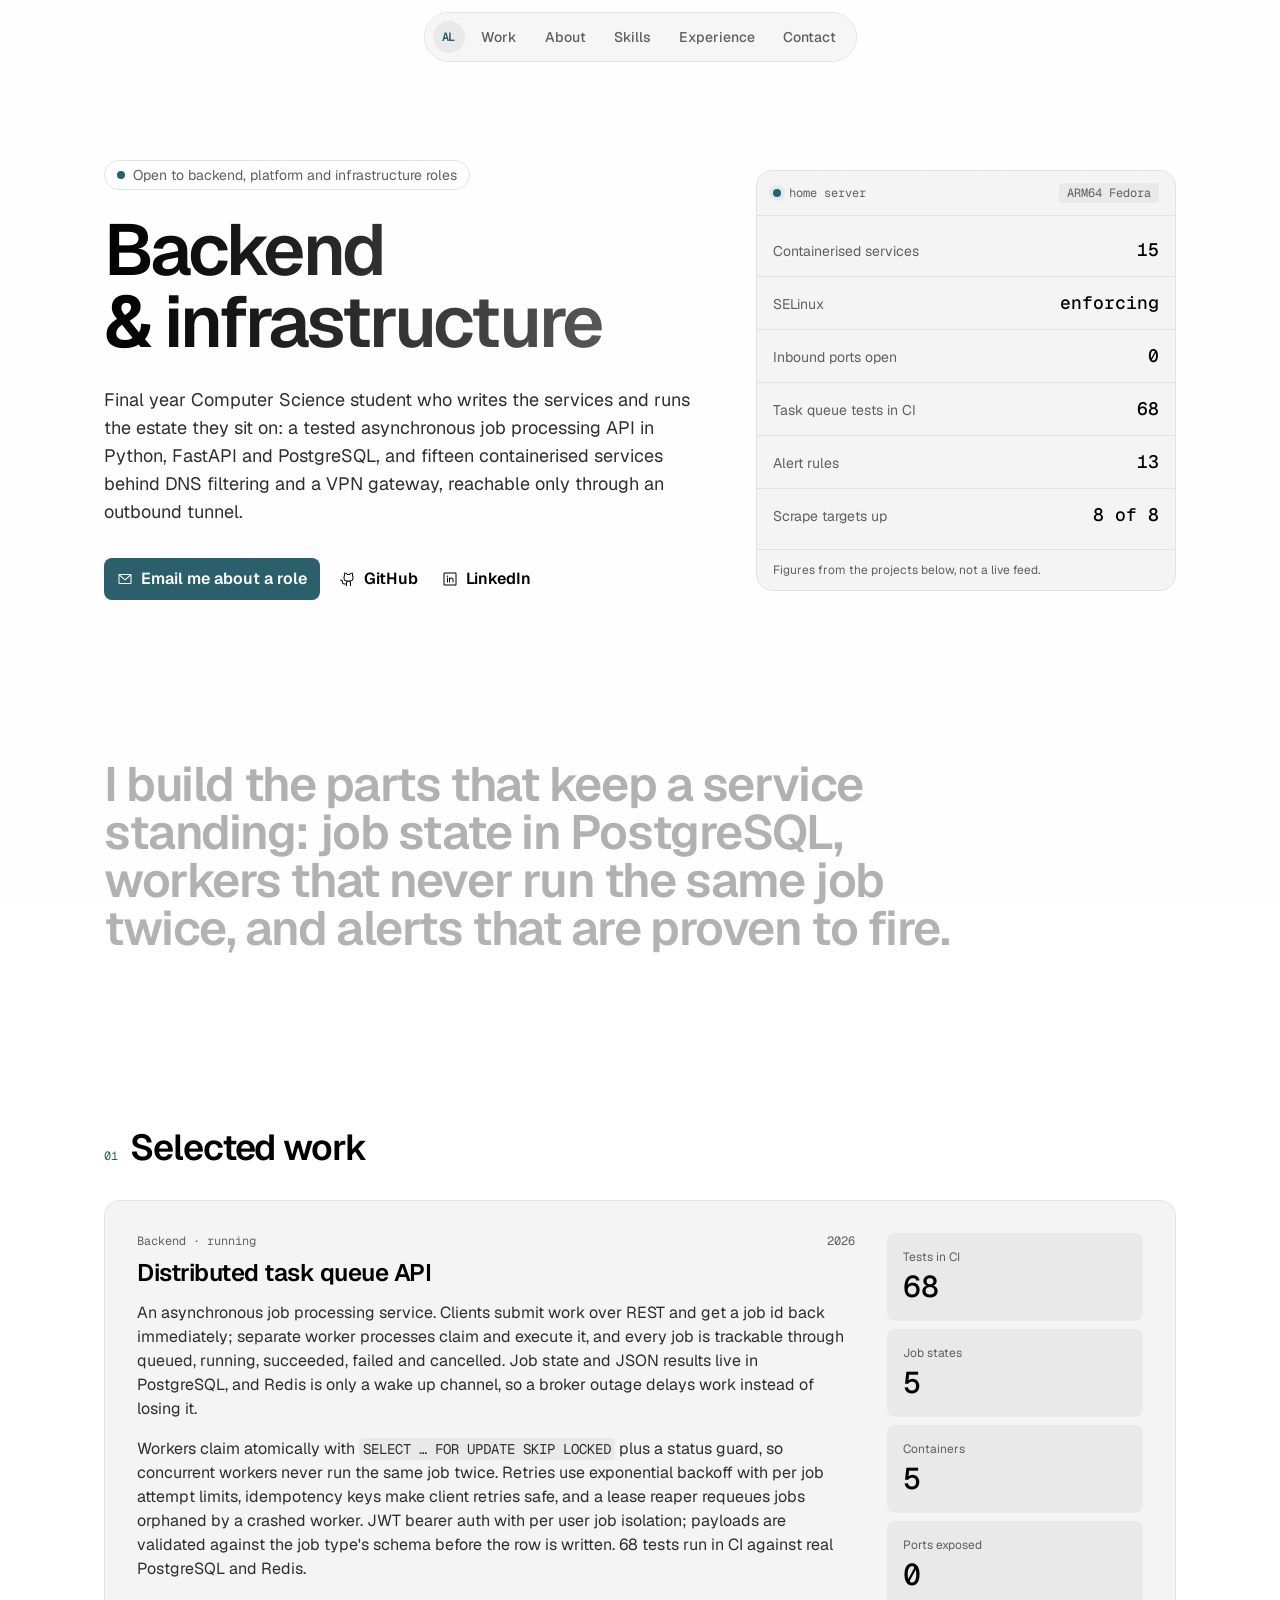
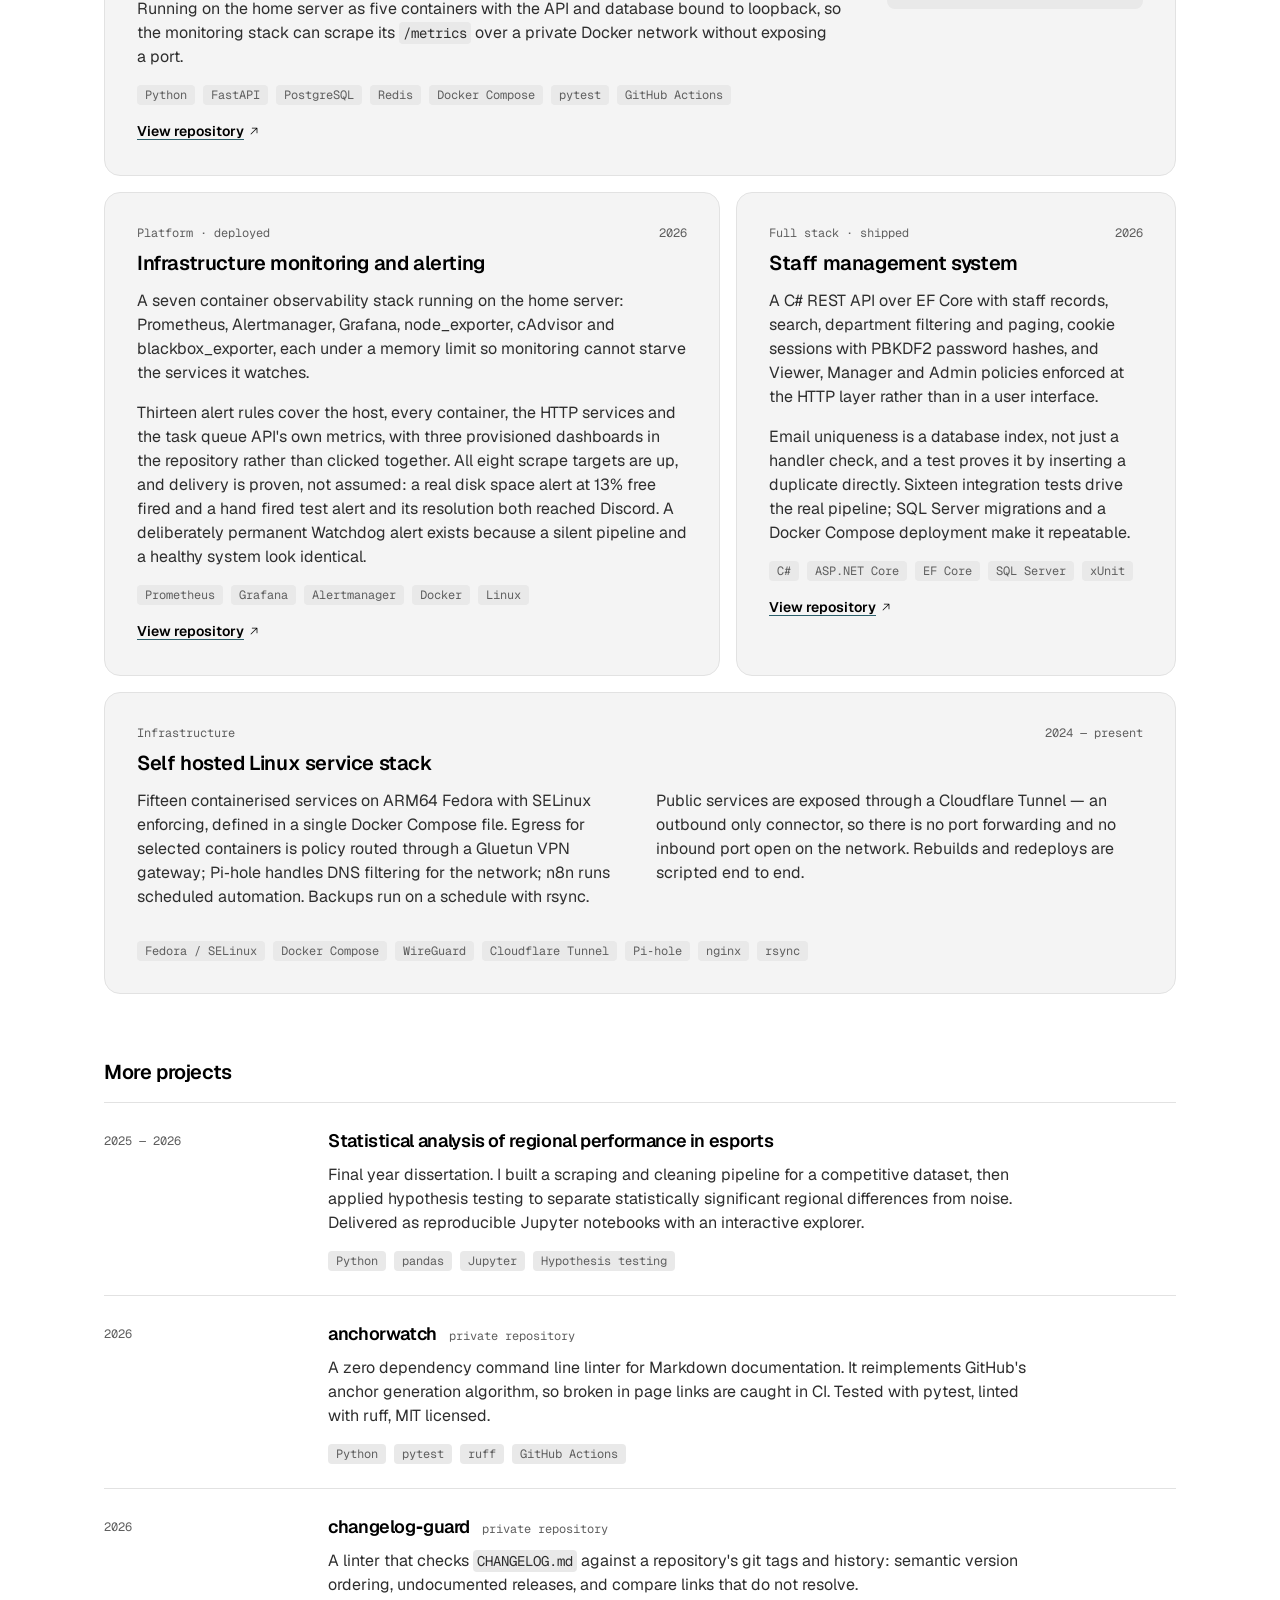
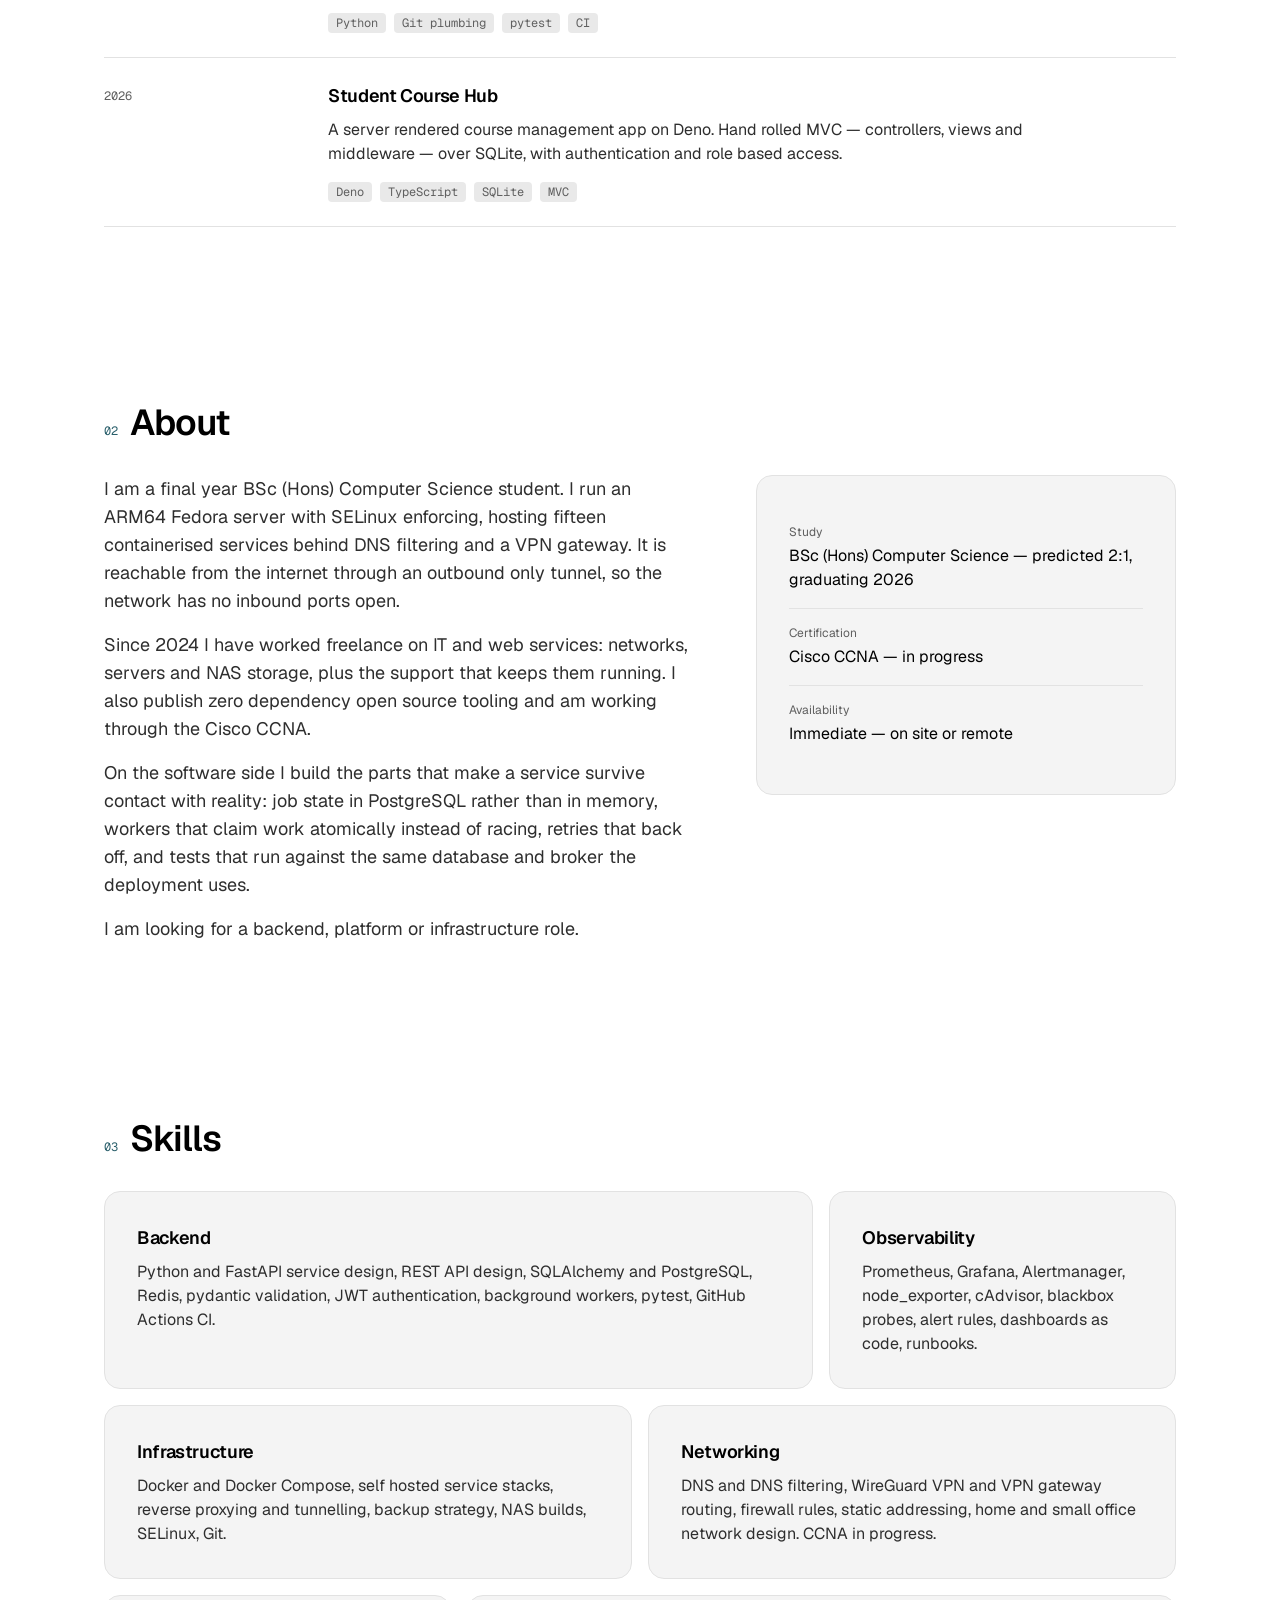
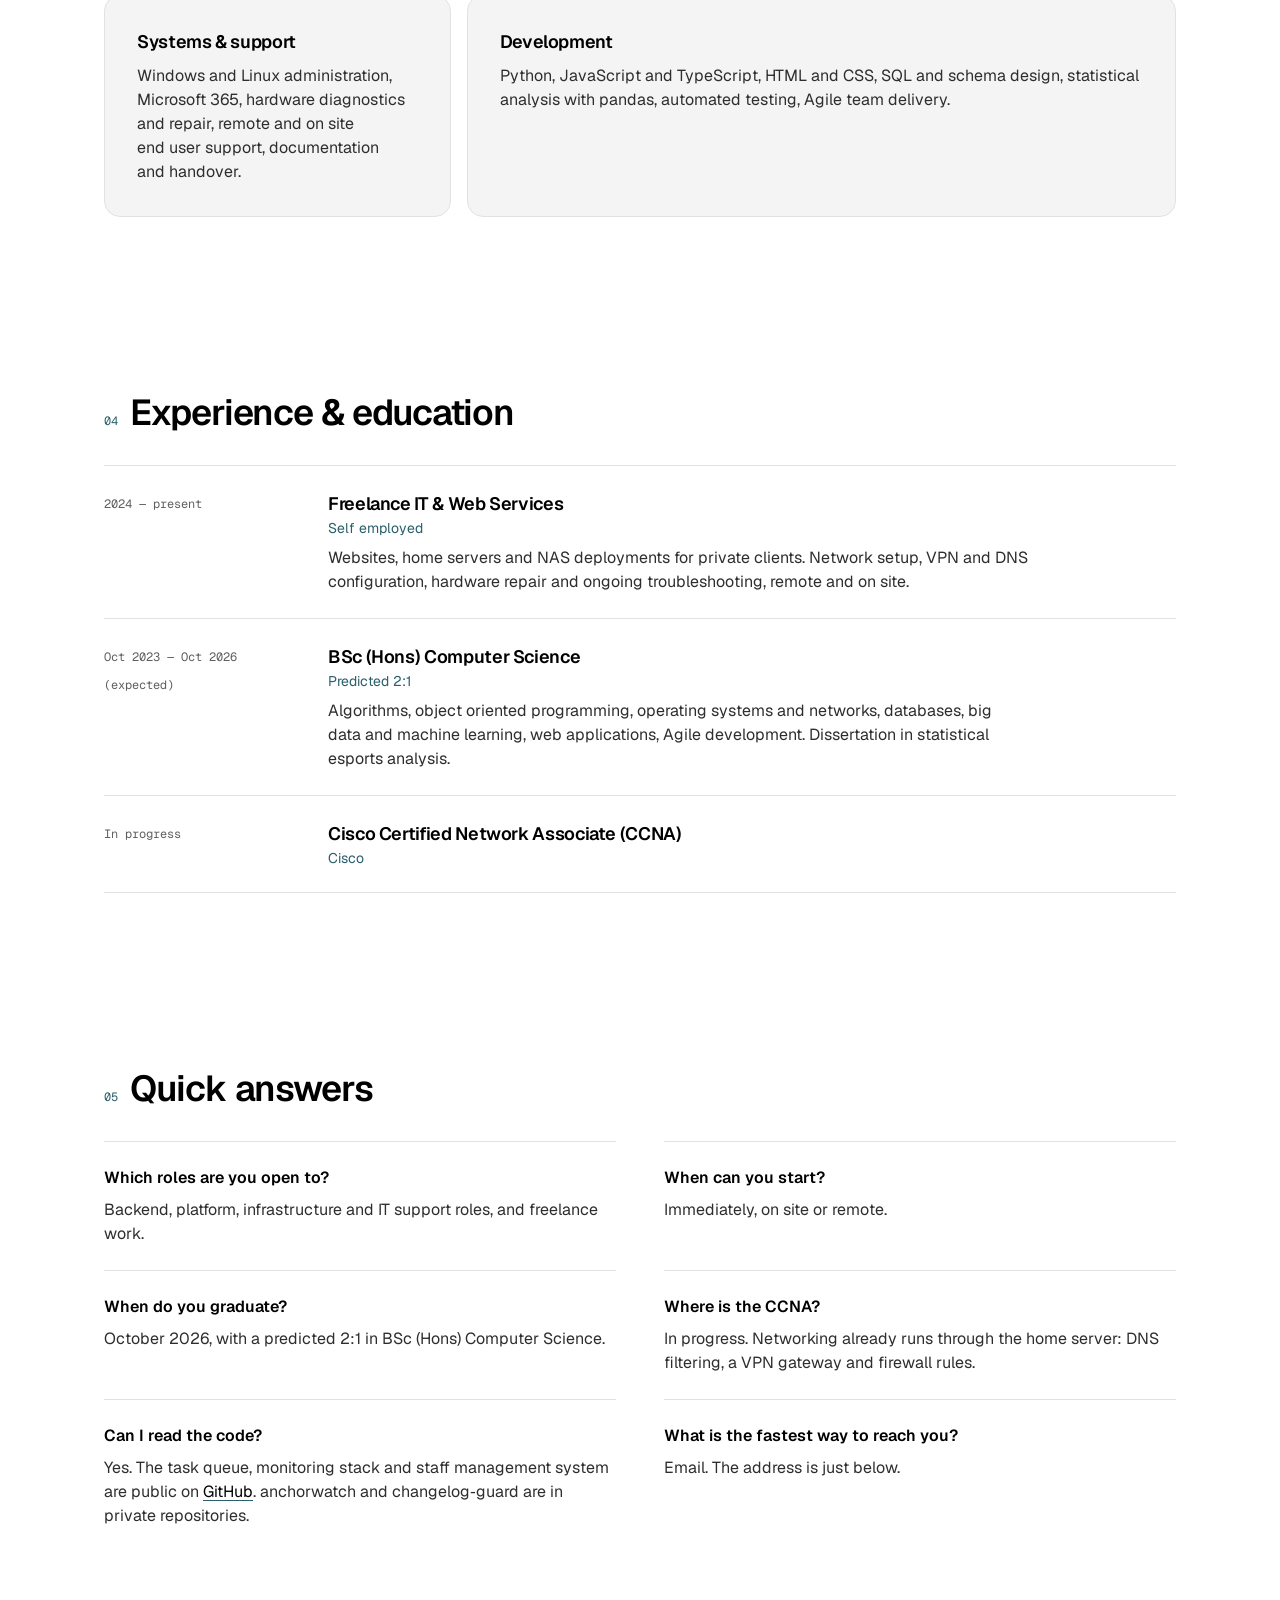
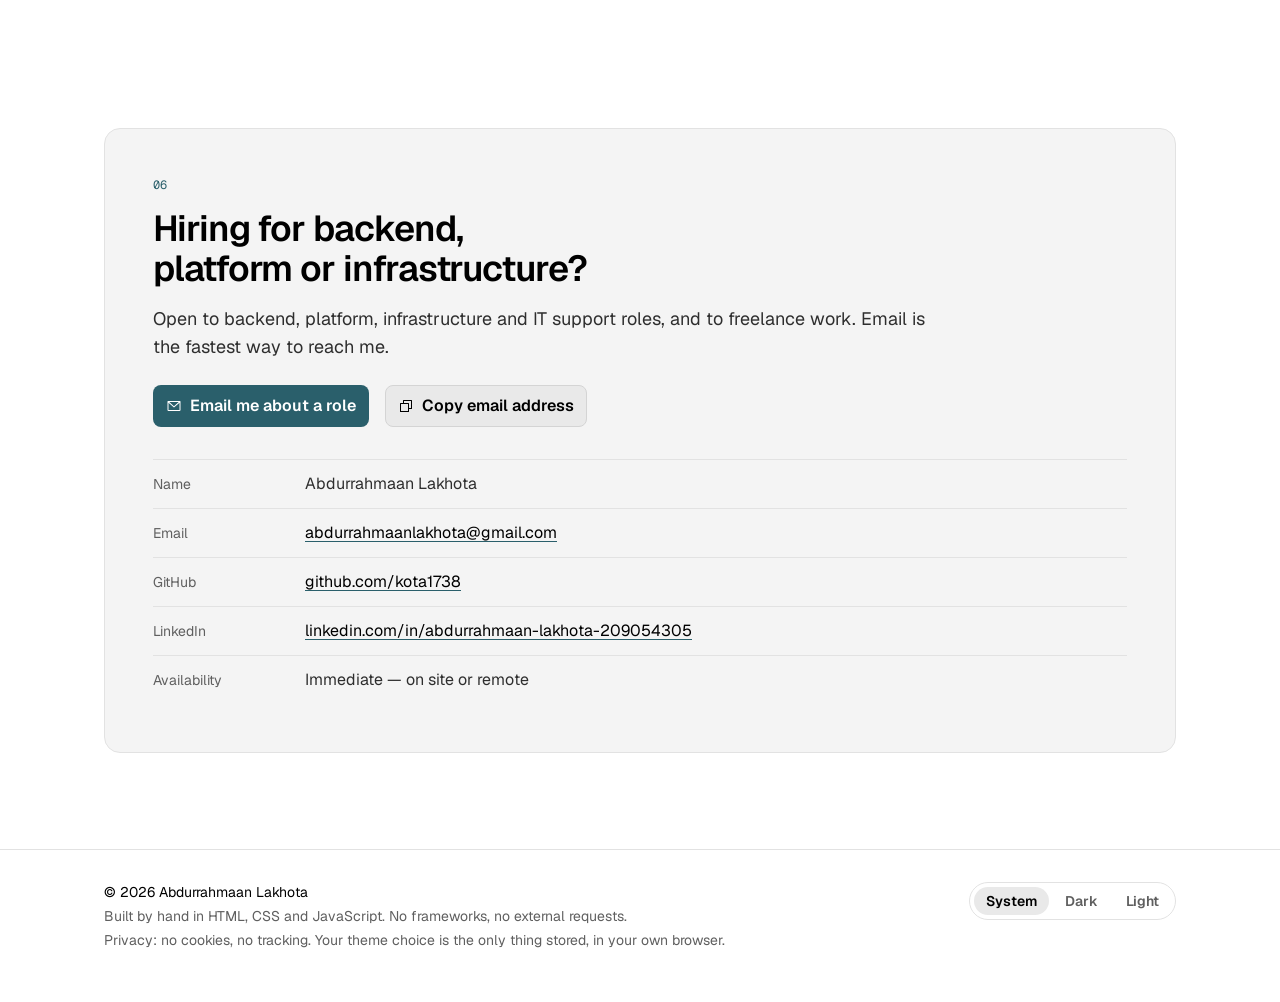
==== index.html @ 8c2b0b10 "Full redesign on the elayadesign landing-page-design system - Black palette with one teal accent, Ge" ====
<!DOCTYPE html>
<html lang="en">
<head>
  <meta charset="UTF-8">
  <meta name="viewport" content="width=device-width, initial-scale=1">
  <title>Abdurrahmaan Lakhota — Backend &amp; Infrastructure</title>
  <meta name="description" content="Backend and infrastructure engineering. Asynchronous job processing APIs in Python, FastAPI and PostgreSQL, plus a self hosted Linux container estate with VPN gateway routing and DNS filtering. Open to backend, platform and infrastructure roles.">
  <meta name="author" content="Abdurrahmaan Lakhota">

  <meta property="og:type" content="website">
  <meta property="og:title" content="Abdurrahmaan Lakhota — Backend &amp; Infrastructure">
  <meta property="og:description" content="Asynchronous job processing APIs in Python, FastAPI and PostgreSQL, plus a self hosted Linux container estate.">
  <meta property="og:url" content="https://kota.dpdns.org/">
  <meta property="og:site_name" content="Abdurrahmaan Lakhota">

  <link rel="canonical" href="https://kota.dpdns.org/">
  <meta name="theme-color" content="#ffffff" media="(prefers-color-scheme: light)">
  <meta name="theme-color" content="#000000" media="(prefers-color-scheme: dark)">

  <link rel="icon" href="data:image/svg+xml,%3Csvg xmlns='http://www.w3.org/2000/svg' viewBox='0 0 64 64'%3E%3Crect width='64' height='64' rx='14' fill='%23000'/%3E%3Ctext x='32' y='41' font-family='ui-monospace,Consolas,Menlo,monospace' font-size='24' font-weight='700' letter-spacing='-1' fill='%237cb2bd' text-anchor='middle'%3EAL%3C/text%3E%3C/svg%3E">
  <link rel="preload" href="Geist-Variable.woff2" as="font" type="font/woff2" crossorigin>
  <link rel="stylesheet" href="style.css?v=202610261744">
  <script>
    /* Theme bootstrap: applies a stored preference before first paint. Renders no content. */
    (function () {
      try {
        var t = localStorage.getItem('al-theme');
        if (t === 'dark' || t === 'light') document.documentElement.setAttribute('data-theme', t);
      } catch (e) {}
      document.documentElement.className += ' js';
    }());
  </script>
</head>
<body>

<a class="skip-link" href="#main">Skip to content</a>

<!-- Phosphor icons (MIT), inlined so the page makes no external requests. -->
<svg class="sprite" aria-hidden="true" focusable="false">
  <symbol id="i-arrow" viewBox="0 0 256 256"><path d="M200,64V168a8,8,0,0,1-16,0V83.31L69.66,197.66a8,8,0,0,1-11.32-11.32L172.69,72H88a8,8,0,0,1,0-16H192A8,8,0,0,1,200,64Z"/></symbol>
  <symbol id="i-mail" viewBox="0 0 256 256"><path d="M224,48H32a8,8,0,0,0-8,8V192a16,16,0,0,0,16,16H216a16,16,0,0,0,16-16V56A8,8,0,0,0,224,48ZM203.43,64,128,133.15,52.57,64ZM216,192H40V74.19l82.59,75.71a8,8,0,0,0,10.82,0L216,74.19V192Z"/></symbol>
  <symbol id="i-github" viewBox="0 0 256 256"><path d="M208.31,75.68A59.78,59.78,0,0,0,202.93,28,8,8,0,0,0,196,24a59.75,59.75,0,0,0-48,24H124A59.75,59.75,0,0,0,76,24a8,8,0,0,0-6.93,4,59.78,59.78,0,0,0-5.38,47.68A58.14,58.14,0,0,0,56,104v8a56.06,56.06,0,0,0,48.44,55.47A39.8,39.8,0,0,0,96,192v8H72a24,24,0,0,1-24-24A40,40,0,0,0,8,136a8,8,0,0,0,0,16,24,24,0,0,1,24,24,40,40,0,0,0,40,40H96v16a8,8,0,0,0,16,0V192a24,24,0,0,1,48,0v40a8,8,0,0,0,16,0V192a39.8,39.8,0,0,0-8.44-24.53A56.06,56.06,0,0,0,216,112v-8A58.14,58.14,0,0,0,208.31,75.68ZM200,112a40,40,0,0,1-40,40H112a40,40,0,0,1-40-40v-8a41.74,41.74,0,0,1,6.9-22.48A8,8,0,0,0,80,73.83a43.81,43.81,0,0,1,.79-33.58,43.88,43.88,0,0,1,32.32,20.06A8,8,0,0,0,119.82,64h32.35a8,8,0,0,0,6.74-3.69,43.87,43.87,0,0,1,32.32-20.06A43.81,43.81,0,0,1,192,73.83a8.09,8.09,0,0,0,1,7.65A41.72,41.72,0,0,1,200,104Z"/></symbol>
  <symbol id="i-linkedin" viewBox="0 0 256 256"><path d="M216,24H40A16,16,0,0,0,24,40V216a16,16,0,0,0,16,16H216a16,16,0,0,0,16-16V40A16,16,0,0,0,216,24Zm0,192H40V40H216V216ZM96,112v64a8,8,0,0,1-16,0V112a8,8,0,0,1,16,0Zm88,28v36a8,8,0,0,1-16,0V140a20,20,0,0,0-40,0v36a8,8,0,0,1-16,0V112a8,8,0,0,1,15.79-1.78A36,36,0,0,1,184,140ZM100,84A12,12,0,1,1,88,72,12,12,0,0,1,100,84Z"/></symbol>
  <symbol id="i-copy" viewBox="0 0 256 256"><path d="M216,32H88a8,8,0,0,0-8,8V80H40a8,8,0,0,0-8,8V216a8,8,0,0,0,8,8H168a8,8,0,0,0,8-8V176h40a8,8,0,0,0,8-8V40A8,8,0,0,0,216,32ZM160,208H48V96H160Zm48-48H176V88a8,8,0,0,0-8-8H96V48H208Z"/></symbol>
  <symbol id="i-check" viewBox="0 0 256 256"><path d="M229.66,77.66l-128,128a8,8,0,0,1-11.32,0l-56-56a8,8,0,0,1,11.32-11.32L96,188.69,218.34,66.34a8,8,0,0,1,11.32,11.32Z"/></symbol>
</svg>

<header class="site-header" id="site-header">
  <nav class="pill" aria-label="Primary">
    <a class="brand" href="#top" aria-label="Back to the top">
      <span class="brand-mark" aria-hidden="true">AL</span>
    </a>
    <ul class="nav" id="nav">
      <li><a href="#work">Work</a></li>
      <li><a href="#about">About</a></li>
      <li><a href="#skills">Skills</a></li>
      <li><a href="#experience">Experience</a></li>
      <li><a href="#contact">Contact</a></li>
    </ul>
    <button class="menu-btn" id="menu-btn" type="button" aria-label="Open menu" aria-expanded="false" aria-controls="nav">
      <span class="bar"></span><span class="bar"></span>
    </button>
  </nav>
</header>

<main id="main">

  <!-- Print only: a printed page needs a name on it. -->
  <div class="wrap cv-head">
    <p class="cv-name">Abdurrahmaan Lakhota</p>
    <p class="cv-role">Backend &amp; infrastructure</p>
    <p class="cv-contact">abdurrahmaanlakhota@gmail.com &nbsp;·&nbsp; github.com/kota1738 &nbsp;·&nbsp; United Kingdom</p>
    <p class="cv-contact">linkedin.com/in/abdurrahmaan-lakhota-209054305</p>
  </div>

  <!-- Hero -->
  <section class="hero" id="top">
    <div class="wrap hero-grid">
      <div class="hero-copy">
        <p class="eyebrow"><span class="dot" aria-hidden="true"></span>Open to backend, platform and infrastructure roles</p>
        <h1 class="hero-title">Backend<br>&amp; infrastructure</h1>
        <p class="lede">
          Final year Computer Science student who writes the services and runs the estate they
          sit on: a tested asynchronous job processing API in Python, FastAPI and PostgreSQL, and
          fifteen containerised services behind DNS filtering and a VPN gateway, reachable only
          through an outbound tunnel.
        </p>
        <div class="hero-actions">
          <a class="btn btn-primary" href="mailto:abdurrahmaanlakhota@gmail.com">
            <svg class="icon" aria-hidden="true"><use href="#i-mail"/></svg>
            Email me about a role
          </a>
          <a class="text-link" href="https://github.com/kota1738" target="_blank" rel="noopener">
            <svg class="icon" aria-hidden="true"><use href="#i-github"/></svg>GitHub
          </a>
          <a class="text-link" href="https://www.linkedin.com/in/abdurrahmaan-lakhota-209054305" target="_blank" rel="noopener">
            <svg class="icon" aria-hidden="true"><use href="#i-linkedin"/></svg>LinkedIn
          </a>
        </div>
      </div>

      <aside class="status" aria-label="The home server and projects at a glance">
        <div class="status-head">
          <span class="status-dot" aria-hidden="true"></span>
          <span>home server</span>
          <span class="status-tag">ARM64 Fedora</span>
        </div>
        <dl class="status-list">
          <div><dt>Containerised services</dt><dd>15</dd></div>
          <div><dt>SELinux</dt><dd>enforcing</dd></div>
          <div><dt>Inbound ports open</dt><dd>0</dd></div>
          <div><dt>Task queue tests in CI</dt><dd>68</dd></div>
          <div><dt>Alert rules</dt><dd>13</dd></div>
          <div><dt>Scrape targets up</dt><dd>8 of 8</dd></div>
        </dl>
        <p class="status-foot">Figures from the projects below, not a live feed.</p>
      </aside>
    </div>
  </section>

  <!-- Tagline -->
  <section class="tagline" aria-label="How I work">
    <div class="wrap">
      <p class="tagline-text" id="tagline">
        I build the parts that keep a service standing: job state in PostgreSQL, workers that
        never run the same job twice, and alerts that are proven to fire.
      </p>
    </div>
  </section>

  <!-- Work -->
  <section class="section" id="work" aria-labelledby="h-work">
    <div class="wrap">
      <div class="sec-head reveal">
        <p class="sec-num" aria-hidden="true">01</p>
        <h2 id="h-work">Selected work</h2>
      </div>

      <article class="card feature reveal">
        <div class="feature-body">
          <p class="work-meta"><span>Backend &middot; running</span><span class="work-year">2026</span></p>
          <h3>Distributed task queue API</h3>
          <p>
            An asynchronous job processing service. Clients submit work over REST and get a job
            id back immediately; separate worker processes claim and execute it, and every job is
            trackable through queued, running, succeeded, failed and cancelled. Job state and
            JSON results live in PostgreSQL, and Redis is only a wake up channel, so a broker
            outage delays work instead of losing it.
          </p>
          <p>
            Workers claim atomically with <code>SELECT &hellip; FOR UPDATE SKIP LOCKED</code> plus a
            status guard, so concurrent workers never run the same job twice. Retries use
            exponential backoff with per job attempt limits, idempotency keys make client retries
            safe, and a lease reaper requeues jobs orphaned by a crashed worker. JWT bearer auth
            with per user job isolation; payloads are validated against the job type's schema
            before the row is written. 68 tests run in CI against real PostgreSQL and Redis.
          </p>
          <p>
            Running on the home server as five containers with the API and database bound to
            loopback, so the monitoring stack can scrape its <code>/metrics</code> over a private
            Docker network without exposing a port.
          </p>
          <ul class="tags">
            <li>Python</li><li>FastAPI</li><li>PostgreSQL</li><li>Redis</li>
            <li>Docker Compose</li><li>pytest</li><li>GitHub Actions</li>
          </ul>
          <a class="work-link" href="https://github.com/kota1738/distributed-task-queue" target="_blank" rel="noopener">
            View repository<svg class="icon" aria-hidden="true"><use href="#i-arrow"/></svg>
          </a>
        </div>
        <dl class="feature-facts" aria-label="Task queue in numbers">
          <div><dt>Tests in CI</dt><dd>68</dd></div>
          <div><dt>Job states</dt><dd>5</dd></div>
          <div><dt>Containers</dt><dd>5</dd></div>
          <div><dt>Ports exposed</dt><dd>0</dd></div>
        </dl>
      </article>

      <div class="work-grid">
        <article class="card reveal">
          <p class="work-meta"><span>Platform &middot; deployed</span><span class="work-year">2026</span></p>
          <h3>Infrastructure monitoring and alerting</h3>
          <p>
            A seven container observability stack running on the home server: Prometheus,
            Alertmanager, Grafana, node_exporter, cAdvisor and blackbox_exporter, each under a
            memory limit so monitoring cannot starve the services it watches.
          </p>
          <p>
            Thirteen alert rules cover the host, every container, the HTTP services and the task
            queue API's own metrics, with three provisioned dashboards in the repository rather
            than clicked together. All eight scrape targets are up, and delivery is proven, not
            assumed: a real disk space alert at 13% free fired and a hand fired test alert and its
            resolution both reached Discord. A deliberately permanent Watchdog alert exists
            because a silent pipeline and a healthy system look identical.
          </p>
          <ul class="tags">
            <li>Prometheus</li><li>Grafana</li><li>Alertmanager</li><li>Docker</li><li>Linux</li>
          </ul>
          <a class="work-link" href="https://github.com/kota1738/monitoring-stack" target="_blank" rel="noopener">
            View repository<svg class="icon" aria-hidden="true"><use href="#i-arrow"/></svg>
          </a>
        </article>

        <article class="card reveal">
          <p class="work-meta"><span>Full stack &middot; shipped</span><span class="work-year">2026</span></p>
          <h3>Staff management system</h3>
          <p>
            A C# REST API over EF Core with staff records, search, department filtering and paging,
            cookie sessions with PBKDF2 password hashes, and Viewer, Manager and Admin policies
            enforced at the HTTP layer rather than in a user interface.
          </p>
          <p>
            Email uniqueness is a database index, not just a handler check, and a test proves it by
            inserting a duplicate directly. Sixteen integration tests drive the real pipeline;
            SQL Server migrations and a Docker Compose deployment make it repeatable.
          </p>
          <ul class="tags">
            <li>C#</li><li>ASP.NET Core</li><li>EF Core</li><li>SQL Server</li><li>xUnit</li>
          </ul>
          <a class="work-link" href="https://github.com/kota1738/staff-management" target="_blank" rel="noopener">
            View repository<svg class="icon" aria-hidden="true"><use href="#i-arrow"/></svg>
          </a>
        </article>

        <article class="card card-wide reveal">
          <p class="work-meta"><span>Infrastructure</span><span class="work-year">2024 &mdash; present</span></p>
          <h3>Self hosted Linux service stack</h3>
          <div class="cols">
            <p>
              Fifteen containerised services on ARM64 Fedora with SELinux enforcing, defined in a
              single Docker Compose file. Egress for selected containers is policy routed through a
              Gluetun VPN gateway; Pi&#8209;hole handles DNS filtering for the network; n8n runs
              scheduled automation. Backups run on a schedule with rsync.
            </p>
            <p>
              Public services are exposed through a Cloudflare Tunnel &mdash; an outbound only
              connector, so there is no port forwarding and no inbound port open on the network.
              Rebuilds and redeploys are scripted end to end.
            </p>
          </div>
          <ul class="tags">
            <li>Fedora / SELinux</li><li>Docker Compose</li><li>WireGuard</li>
            <li>Cloudflare Tunnel</li><li>Pi&#8209;hole</li><li>nginx</li><li>rsync</li>
          </ul>
        </article>
      </div>

      <h3 class="more-title reveal">More projects</h3>
      <ol class="work-more">
        <li class="reveal">
          <p class="work-year">2025 &mdash; 2026</p>
          <div>
            <h4>Statistical analysis of regional performance in esports</h4>
            <p>
              Final year dissertation. I built a scraping and cleaning pipeline for a competitive
              dataset, then applied hypothesis testing to separate statistically significant
              regional differences from noise. Delivered as reproducible Jupyter notebooks with an
              interactive explorer.
            </p>
            <ul class="tags"><li>Python</li><li>pandas</li><li>Jupyter</li><li>Hypothesis testing</li></ul>
          </div>
        </li>
        <li class="reveal">
          <p class="work-year">2026</p>
          <div>
            <h4>anchorwatch <span class="private">private repository</span></h4>
            <p>
              A zero dependency command line linter for Markdown documentation. It reimplements
              GitHub's anchor generation algorithm, so broken in page links are caught in CI.
              Tested with pytest, linted with ruff, MIT licensed.
            </p>
            <ul class="tags"><li>Python</li><li>pytest</li><li>ruff</li><li>GitHub Actions</li></ul>
          </div>
        </li>
        <li class="reveal">
          <p class="work-year">2026</p>
          <div>
            <h4>changelog&#8209;guard <span class="private">private repository</span></h4>
            <p>
              A linter that checks <code>CHANGELOG.md</code> against a repository's git tags and
              history: semantic version ordering, undocumented releases, and compare links that do
              not resolve.
            </p>
            <ul class="tags"><li>Python</li><li>Git plumbing</li><li>pytest</li><li>CI</li></ul>
          </div>
        </li>
        <li class="reveal">
          <p class="work-year">2026</p>
          <div>
            <h4>Student Course Hub</h4>
            <p>
              A server rendered course management app on Deno. Hand rolled MVC &mdash; controllers,
              views and middleware &mdash; over SQLite, with authentication and role based access.
            </p>
            <ul class="tags"><li>Deno</li><li>TypeScript</li><li>SQLite</li><li>MVC</li></ul>
          </div>
        </li>
      </ol>
    </div>
  </section>

  <!-- About -->
  <section class="section" id="about" aria-labelledby="h-about">
    <div class="wrap">
      <div class="sec-head reveal">
        <p class="sec-num" aria-hidden="true">02</p>
        <h2 id="h-about">About</h2>
      </div>
      <div class="about-grid">
        <div class="prose reveal">
          <p>
            I am a final year BSc (Hons) Computer Science student. I run an ARM64 Fedora server
            with SELinux enforcing, hosting fifteen containerised services behind DNS filtering
            and a VPN gateway. It is reachable from the internet through an outbound only tunnel,
            so the network has no inbound ports open.
          </p>
          <p>
            Since 2024 I have worked freelance on IT and web services: networks, servers and NAS
            storage, plus the support that keeps them running. I also publish zero dependency
            open source tooling and am working through the Cisco CCNA.
          </p>
          <p>
            On the software side I build the parts that make a service survive contact with
            reality: job state in PostgreSQL rather than in memory, workers that claim work
            atomically instead of racing, retries that back off, and tests that run against the
            same database and broker the deployment uses.
          </p>
          <p>I am looking for a backend, platform or infrastructure role.</p>
        </div>
        <dl class="card facts reveal">
          <div><dt>Study</dt><dd>BSc (Hons) Computer Science &mdash; predicted 2:1, graduating 2026</dd></div>
          <div><dt>Certification</dt><dd>Cisco CCNA &mdash; in progress</dd></div>
          <div><dt>Availability</dt><dd>Immediate &mdash; on site or remote</dd></div>
        </dl>
      </div>
    </div>
  </section>

  <!-- Skills -->
  <section class="section" id="skills" aria-labelledby="h-skills">
    <div class="wrap">
      <div class="sec-head reveal">
        <p class="sec-num" aria-hidden="true">03</p>
        <h2 id="h-skills">Skills</h2>
      </div>
      <div class="skills">
        <div class="card skill skill-backend reveal">
          <h3>Backend</h3>
          <p>Python and FastAPI service design, REST API design, SQLAlchemy and PostgreSQL,
             Redis, pydantic validation, JWT authentication, background workers, pytest,
             GitHub Actions CI.</p>
        </div>
        <div class="card skill skill-obs reveal">
          <h3>Observability</h3>
          <p>Prometheus, Grafana, Alertmanager, node_exporter, cAdvisor, blackbox probes,
             alert rules, dashboards as code, runbooks.</p>
        </div>
        <div class="card skill skill-infra reveal">
          <h3>Infrastructure</h3>
          <p>Docker and Docker Compose, self hosted service stacks, reverse proxying and
             tunnelling, backup strategy, NAS builds, SELinux, Git.</p>
        </div>
        <div class="card skill skill-net reveal">
          <h3>Networking</h3>
          <p>DNS and DNS filtering, WireGuard VPN and VPN gateway routing, firewall rules,
             static addressing, home and small office network design. CCNA in progress.</p>
        </div>
        <div class="card skill skill-sys reveal">
          <h3>Systems &amp; support</h3>
          <p>Windows and Linux administration, Microsoft 365, hardware diagnostics and repair,
             remote and on site end user support, documentation and handover.</p>
        </div>
        <div class="card skill skill-dev reveal">
          <h3>Development</h3>
          <p>Python, JavaScript and TypeScript, HTML and CSS, SQL and schema design, statistical
             analysis with pandas, automated testing, Agile team delivery.</p>
        </div>
      </div>
    </div>
  </section>

  <!-- Experience -->
  <section class="section" id="experience" aria-labelledby="h-experience">
    <div class="wrap">
      <div class="sec-head reveal">
        <p class="sec-num" aria-hidden="true">04</p>
        <h2 id="h-experience">Experience &amp; education</h2>
      </div>
      <ol class="timeline">
        <li class="reveal">
          <p class="tl-year">2024 &mdash; present</p>
          <div>
            <h3>Freelance IT &amp; Web Services</h3>
            <p class="tl-org">Self employed</p>
            <p>
              Websites, home servers and NAS deployments for private clients. Network setup, VPN
              and DNS configuration, hardware repair and ongoing troubleshooting, remote and
              on site.
            </p>
          </div>
        </li>
        <li class="reveal">
          <p class="tl-year">Oct 2023 &mdash; Oct 2026 (expected)</p>
          <div>
            <h3>BSc (Hons) Computer Science</h3>
            <p class="tl-org">Predicted 2:1</p>
            <p>
              Algorithms, object oriented programming, operating systems and networks, databases,
              big data and machine learning, web applications, Agile development. Dissertation in
              statistical esports analysis.
            </p>
          </div>
        </li>
        <li class="reveal">
          <p class="tl-year">In progress</p>
          <div>
            <h3>Cisco Certified Network Associate (CCNA)</h3>
            <p class="tl-org">Cisco</p>
          </div>
        </li>
      </ol>
    </div>
  </section>

  <!-- Quick answers -->
  <section class="section" id="faq" aria-labelledby="h-faq">
    <div class="wrap">
      <div class="sec-head reveal">
        <p class="sec-num" aria-hidden="true">05</p>
        <h2 id="h-faq">Quick answers</h2>
      </div>
      <dl class="faq">
        <div class="reveal">
          <dt>Which roles are you open to?</dt>
          <dd>Backend, platform, infrastructure and IT support roles, and freelance work.</dd>
        </div>
        <div class="reveal">
          <dt>When can you start?</dt>
          <dd>Immediately, on site or remote.</dd>
        </div>
        <div class="reveal">
          <dt>When do you graduate?</dt>
          <dd>October 2026, with a predicted 2:1 in BSc (Hons) Computer Science.</dd>
        </div>
        <div class="reveal">
          <dt>Where is the CCNA?</dt>
          <dd>In progress. Networking already runs through the home server: DNS filtering, a VPN gateway and firewall rules.</dd>
        </div>
        <div class="reveal">
          <dt>Can I read the code?</dt>
          <dd>Yes. The task queue, monitoring stack and staff management system are public on
            <a href="https://github.com/kota1738" target="_blank" rel="noopener">GitHub</a>.
            anchorwatch and changelog&#8209;guard are in private repositories.</dd>
        </div>
        <div class="reveal">
          <dt>What is the fastest way to reach you?</dt>
          <dd>Email. The address is just below.</dd>
        </div>
      </dl>
    </div>
  </section>

  <!-- Contact -->
  <section class="section section-contact" id="contact" aria-labelledby="h-contact">
    <div class="wrap">
      <div class="card contact-card reveal">
        <p class="sec-num" aria-hidden="true">06</p>
        <h2 id="h-contact">Hiring for backend, platform or infrastructure?</h2>
        <p class="contact-lede">
          Open to backend, platform, infrastructure and IT support roles, and to freelance work.
          Email is the fastest way to reach me.
        </p>
        <div class="hero-actions">
          <a class="btn btn-primary" href="mailto:abdurrahmaanlakhota@gmail.com">
            <svg class="icon" aria-hidden="true"><use href="#i-mail"/></svg>
            Email me about a role
          </a>
          <button class="btn btn-quiet copy-btn" id="copy-email" type="button" data-email="abdurrahmaanlakhota@gmail.com">
            <svg class="icon icon-copy" aria-hidden="true"><use href="#i-copy"/></svg>
            <svg class="icon icon-done" aria-hidden="true"><use href="#i-check"/></svg>
            <span class="copy-label">Copy email address</span>
          </button>
          <span class="copy-status" id="copy-status" role="status" aria-live="polite"></span>
        </div>

        <dl class="contact-list">
          <div><dt>Name</dt><dd>Abdurrahmaan Lakhota</dd></div>
          <div><dt>Email</dt><dd><a href="mailto:abdurrahmaanlakhota@gmail.com">abdurrahmaanlakhota@gmail.com</a></dd></div>
          <div><dt>GitHub</dt><dd><a href="https://github.com/kota1738" target="_blank" rel="noopener">github.com/kota1738</a></dd></div>
          <div><dt>LinkedIn</dt><dd><a href="https://www.linkedin.com/in/abdurrahmaan-lakhota-209054305" target="_blank" rel="noopener">linkedin.com/in/abdurrahmaan-lakhota-209054305</a></dd></div>
          <div><dt>Availability</dt><dd>Immediate &mdash; on site or remote</dd></div>
        </dl>
      </div>
    </div>
  </section>

</main>

<footer class="site-footer">
  <div class="wrap footer-inner">
    <div>
      <p>&copy; <span id="year">2026</span> Abdurrahmaan Lakhota</p>
      <p class="muted">Built by hand in HTML, CSS and JavaScript. No frameworks, no external requests.</p>
      <p class="muted">Privacy: no cookies, no tracking. Your theme choice is the only thing stored, in your own browser.</p>
    </div>
    <div class="theme-switch" id="theme-switch" role="group" aria-label="Theme">
      <button type="button" data-theme-choice="system">System</button>
      <button type="button" data-theme-choice="dark">Dark</button>
      <button type="button" data-theme-choice="light">Light</button>
    </div>
  </div>
</footer>

<script src="script.js?v=202610261744"></script>
</body>
</html>
---- style.css ----
/* ==========================================================================
   Abdurrahmaan Lakhota — portfolio
   Vanilla CSS. No build step, no dependencies, no external requests
   (fonts and icons are self-hosted / inlined).

   Design system: elayadesign landing-page-design + redesign-existing-projects.
   Every size, space, radius and duration below comes from their scales:
     type     Tailwind steps with paired line heights
     space    0 2 4 8 12 16 24 32 40 48 64 80 96 px
     radius   Tailwind values; nested shapes: inner = outer − gap (when > 2)
     motion   cubic-bezier(0.22,1,0.36,1); 300ms colour/opacity, 500ms movement
   Dark by default; light from the OS or the footer theme switch.
   ========================================================================== */

/* --- Fonts: Geist and Geist Mono, self-hosted (SIL OFL 1.1, Geist-OFL.txt) -- */

@font-face {
  font-family: "Geist";
  src: url("Geist-Variable.woff2") format("woff2");
  font-weight: 100 900;
  font-style: normal;
  font-display: swap;
}
@font-face {
  font-family: "Geist Mono";
  src: url("GeistMono-Variable.woff2") format("woff2");
  font-weight: 100 900;
  font-style: normal;
  font-display: swap;
}

/* --- Tokens: dark (default) --------------------------------------------- */

:root {
  --bg:        #000000;   /* page                        */
  --surface:   #181818;   /* cards                       */
  --raised:    #1f1f1f;   /* chips, controls on a card   */
  --line:      #272727;   /* hairlines                   */
  --line-hi:   #313131;   /* stronger edges, hovers      */
  --ink:       #d4d4d4;   /* body copy        13.6 on bg, 11.5 on surface */
  --ink-hi:    #ffffff;   /* headings                    */
  --dim:       #9b9b9b;   /* secondary text    7.6 on bg,  6.4 on surface */
  --accent:    #7cb2bd;   /* the one accent    8.6 on bg,  7.3 on surface */
  --on-accent: #000000;
  --hero-from: #ffffff;
  --hero-to:   #9b9b9b;
  --glass:     rgba(24, 24, 24, 0.72);
  --panel:     rgba(0, 0, 0, 0.92);
  --noise-opacity: 0.05;

  --sans: "Geist", -apple-system, BlinkMacSystemFont, "Segoe UI Variable Text", "Segoe UI",
          system-ui, sans-serif;
  --mono: "Geist Mono", ui-monospace, SFMono-Regular, "SF Mono", "Cascadia Mono", Consolas,
          "Liberation Mono", Menlo, monospace;

  --wrap: 1152px;
  --gutter: 1.5rem;          /* 24px; 40px from 768px up */

  --r-lg: 0.5rem;            /* 8px  rounded-lg  */
  --r-xl: 0.75rem;           /* 12px rounded-xl  */
  --r-2xl: 1rem;             /* 16px rounded-2xl */
  --r-full: 9999px;

  --ease: cubic-bezier(0.22, 1, 0.36, 1);
  --t-color: 300ms;
  --t-move: 500ms;
  --t-reveal: 700ms;

  color-scheme: dark;
}

/* --- Tokens: light ------------------------------------------------------ */

:root[data-theme="light"] {
  --bg:        #ffffff;
  --surface:   #f4f4f4;
  --raised:    #e9e9e9;
  --line:      #e2e2e2;
  --line-hi:   #d4d4d4;
  --ink:       #2e2e2e;   /* 13.4 on bg, 12.3 on surface */
  --ink-hi:    #000000;
  --dim:       #5f5f5f;   /*  6.4 on bg,  5.9 on surface */
  --accent:    #2a5f6b;   /*  7.0 on bg,  6.4 on surface */
  --on-accent: #ffffff;
  --hero-from: #000000;
  --hero-to:   #666666;
  --glass:     rgba(244, 244, 244, 0.78);
  --panel:     rgba(255, 255, 255, 0.94);
  --noise-opacity: 0.035;
  color-scheme: light;
}

@media (prefers-color-scheme: light) {
  :root:not([data-theme="dark"]) {
    --bg:        #ffffff;
    --surface:   #f4f4f4;
    --raised:    #e9e9e9;
    --line:      #e2e2e2;
    --line-hi:   #d4d4d4;
    --ink:       #2e2e2e;
    --ink-hi:    #000000;
    --dim:       #5f5f5f;
    --accent:    #2a5f6b;
    --on-accent: #ffffff;
    --hero-from: #000000;
    --hero-to:   #666666;
    --glass:     rgba(244, 244, 244, 0.78);
    --panel:     rgba(255, 255, 255, 0.94);
    --noise-opacity: 0.035;
    color-scheme: light;
  }
}

/* --- Base --------------------------------------------------------------- */

*, *::before, *::after { box-sizing: border-box; }

html {
  background: var(--bg);
  scroll-behavior: smooth;
  scroll-padding-top: 6rem;
  -webkit-text-size-adjust: 100%;
}

body {
  position: relative;
  margin: 0;
  color: var(--ink);
  font-family: var(--sans);
  font-size: 1rem;
  line-height: 1.5rem;
  -webkit-font-smoothing: antialiased;
}

/* Subtle grain instead of a gradient: flat surfaces, a little texture. */
body::before {
  content: "";
  position: fixed;
  inset: 0;
  z-index: -1;
  pointer-events: none;
  opacity: var(--noise-opacity);
  background-image: url("data:image/svg+xml,%3Csvg xmlns='http://www.w3.org/2000/svg' width='160' height='160'%3E%3Cfilter id='n'%3E%3CfeTurbulence type='fractalNoise' baseFrequency='0.9' numOctaves='2' stitchTiles='stitch'/%3E%3C/filter%3E%3Crect width='100%25' height='100%25' filter='url(%23n)'/%3E%3C/svg%3E");
}

h1, h2, h3, h4 {
  margin: 0;
  color: var(--ink-hi);
  font-weight: 600;
  letter-spacing: -0.02em;
  text-wrap: balance;
}

p { margin: 0 0 1rem; text-wrap: pretty; }
p:last-child { margin-bottom: 0; }
ul, ol, dl, dd { margin: 0; padding: 0; list-style: none; }

a {
  color: var(--ink-hi);
  text-decoration: underline;
  text-decoration-color: var(--accent);
  text-decoration-thickness: 1px;
  text-underline-offset: 3px;
  transition: color var(--t-color) var(--ease), text-decoration-color var(--t-color) var(--ease);
}
a:hover { color: var(--accent); }

code {
  font-family: var(--mono);
  font-size: 0.875em;
  background: var(--raised);
  border-radius: 0.25rem;
  padding: 0.125rem 0.25rem;
}

:focus-visible {
  outline: 2px solid var(--accent);
  outline-offset: 2px;
}

.sprite { position: absolute; width: 0; height: 0; overflow: hidden; }
.icon { width: 1rem; height: 1rem; flex: none; fill: currentColor; }

.wrap {
  width: 100%;
  max-width: var(--wrap);
  margin-inline: auto;
  padding-inline: var(--gutter);
}

.skip-link {
  position: absolute;
  left: 0.75rem;
  top: -4rem;
  z-index: 60;
  background: var(--bg);
  color: var(--ink-hi);
  border: 1px solid var(--line-hi);
  border-radius: var(--r-lg);
  font-size: 0.875rem;
  line-height: 1.25rem;
  font-weight: 600;
  text-decoration: none;
  padding: 0.75rem 1rem;
}
.skip-link:focus { top: 0.75rem; }

/* --- Floating navigation ----------------------------------------------- */

.site-header {
  position: fixed;
  top: 0.75rem;
  left: 0;
  right: 0;
  z-index: 40;
  display: flex;
  justify-content: center;
  padding-inline: 0.75rem;
  pointer-events: none;            /* only the pill itself takes clicks */
}

.pill {
  pointer-events: auto;
  position: relative;
  isolation: isolate;
  display: flex;
  align-items: center;
  gap: 0.25rem;
  padding: 0.5rem;
  border: 1px solid var(--line);
  border-radius: var(--r-full);
}
/* The blur lives on a layer behind the pill, not on the pill: a backdrop-filter
   on the pill itself would trap the fixed mobile menu panel inside it. */
.pill::before {
  content: "";
  position: absolute;
  inset: 0;
  z-index: -1;
  border-radius: inherit;
  background: var(--glass);
  backdrop-filter: saturate(140%) blur(16px);
  -webkit-backdrop-filter: saturate(140%) blur(16px);
}

.brand {
  display: grid;
  place-items: center;
  width: 2rem;
  height: 2rem;
  border-radius: var(--r-full);
  background: var(--raised);
  color: var(--accent);
  text-decoration: none;
  transition: background var(--t-color) var(--ease), transform var(--t-color) var(--ease);
}
.brand:hover { background: var(--line-hi); color: var(--accent); }
.brand:active { transform: scale(0.94); }
.brand-mark {
  font-family: var(--mono);
  font-size: 0.75rem;
  line-height: 1rem;
  font-weight: 600;
  letter-spacing: -0.02em;
}

.nav { display: flex; gap: 0.25rem; }
.nav a {
  display: block;
  padding: 0.25rem 0.75rem;
  border-radius: var(--r-full);
  color: var(--dim);
  font-size: 0.875rem;
  line-height: 1.5rem;
  font-weight: 500;
  text-decoration: none;
  transition: color var(--t-color) var(--ease), background var(--t-color) var(--ease);
}
.nav a:hover { color: var(--ink-hi); background: var(--raised); }
.nav a.is-active { color: var(--ink-hi); background: var(--raised); }

.menu-btn {
  display: none;
  flex-direction: column;
  align-items: center;
  justify-content: center;
  gap: 4px;
  width: 2rem;
  height: 2rem;
  padding: 0;
  border: 0;
  border-radius: var(--r-full);
  background: none;
  color: var(--ink-hi);
  cursor: pointer;
}
.menu-btn .bar {
  display: block;
  width: 16px;
  height: 1.5px;
  background: currentColor;
  transition: transform var(--t-move) var(--ease);
}
.menu-btn[aria-expanded="true"] .bar:first-child { transform: translateY(2.75px) rotate(45deg); }
.menu-btn[aria-expanded="true"] .bar:last-child  { transform: translateY(-2.75px) rotate(-45deg); }

/* --- Buttons ------------------------------------------------------------ */

.btn {
  display: inline-flex;
  align-items: center;
  gap: 0.5rem;
  padding: 0.5rem 0.75rem;
  border: 1px solid transparent;
  border-radius: var(--r-lg);
  font: inherit;
  font-size: 1rem;
  line-height: 1.5rem;
  font-weight: 600;
  text-decoration: none;
  cursor: pointer;
  transition: background var(--t-color) var(--ease), color var(--t-color) var(--ease),
              border-color var(--t-color) var(--ease), transform var(--t-color) var(--ease);
}
.btn:active { transform: translateY(1px) scale(0.98); }
.btn-primary { background: var(--accent); color: var(--on-accent); }
.btn-primary:hover { background: var(--ink-hi); color: var(--bg); }
.btn-quiet { background: var(--raised); color: var(--ink-hi); border-color: var(--line-hi); }
.btn-quiet:hover { background: var(--line-hi); color: var(--ink-hi); }

.text-link {
  display: inline-flex;
  align-items: center;
  gap: 0.5rem;
  padding: 0.5rem 0.25rem;
  color: var(--ink-hi);
  font-weight: 600;
  text-decoration: none;
  transition: color var(--t-color) var(--ease), transform var(--t-color) var(--ease);
}
.text-link:hover { color: var(--accent); }
.text-link:active { transform: translateY(1px); }

/* --- Hero ---------------------------------------------------------------- */

.hero { padding-block: 8rem 4rem; }   /* top clears the floating nav */

.hero-grid {
  display: grid;
  grid-template-columns: minmax(0, 1fr);
  gap: 3rem;
  align-items: center;
}

.eyebrow {
  display: inline-flex;
  align-items: center;
  gap: 0.5rem;
  margin-bottom: 1.5rem;
  padding: 0.25rem 0.75rem;
  border: 1px solid var(--line);
  border-radius: var(--r-full);
  color: var(--dim);
  font-size: 0.875rem;
  line-height: 1.25rem;
}
.eyebrow .dot {
  width: 0.5rem;
  height: 0.5rem;
  border-radius: var(--r-full);
  background: var(--accent);
}

.hero-title {
  max-width: 680px;
  margin-bottom: 1.5rem;
  font-size: 3rem;          /* text-5xl; text-7xl from 1024px */
  line-height: 1;
  letter-spacing: -0.04em;
  background: linear-gradient(90deg, var(--hero-from), var(--hero-to));
  -webkit-background-clip: text;
  background-clip: text;
  color: transparent;
  padding-bottom: 0.25rem;   /* keeps descenders inside the clipped gradient */
}

.lede {
  max-width: 680px;
  margin-bottom: 2rem;
  font-size: 1.125rem;
  line-height: 1.75rem;
  color: var(--ink);
}

.hero-actions { display: flex; flex-wrap: wrap; align-items: center; gap: 0.75rem 1rem; }

/* Status panel: the hero visual, built from facts already on the page. */
.status {
  border: 1px solid var(--line);
  border-radius: var(--r-2xl);
  background: var(--surface);
  overflow: hidden;
}
.status-head {
  display: flex;
  align-items: center;
  gap: 0.5rem;
  padding: 0.75rem 1rem;
  border-bottom: 1px solid var(--line);
  font-family: var(--mono);
  font-size: 0.75rem;
  line-height: 1rem;
  color: var(--dim);
}
.status-dot {
  width: 0.5rem;
  height: 0.5rem;
  border-radius: var(--r-full);
  background: var(--accent);
  box-shadow: 0 0 0 4px rgba(124, 178, 189, 0.16);
}
.status-tag {
  margin-left: auto;
  padding: 0.125rem 0.5rem;
  border-radius: 0.25rem;
  background: var(--raised);
}
.status-list { padding: 0.5rem 0; }
.status-list div {
  display: flex;
  align-items: baseline;
  justify-content: space-between;
  gap: 1rem;
  padding: 0.75rem 1rem;
}
.status-list div + div { border-top: 1px solid var(--line); }
.status-list dt { color: var(--dim); font-size: 0.875rem; line-height: 1.25rem; }
.status-list dd {
  font-family: var(--mono);
  font-size: 1.125rem;
  line-height: 1.75rem;
  font-weight: 500;
  color: var(--ink-hi);
  font-variant-numeric: tabular-nums;
}
.status-foot {
  margin: 0;
  padding: 0.75rem 1rem;
  border-top: 1px solid var(--line);
  font-size: 0.75rem;
  line-height: 1rem;
  color: var(--dim);
}

/* --- Tagline reveal ------------------------------------------------------ */

.tagline { padding-block: 4rem 5rem; }
.tagline-text {
  max-width: 900px;
  margin: 0;
  color: var(--ink-hi);
  font-size: 1.875rem;      /* text-3xl; text-5xl from 768px */
  line-height: 2.25rem;
  font-weight: 600;
  letter-spacing: -0.03em;
  text-wrap: balance;
}
/* Words start muted and light up one at a time (script.js); without JS the
   sentence simply reads at full strength. */
.tagline-text .w {
  opacity: 0.3;
  transition: opacity var(--t-reveal) var(--ease);
}
.tagline-text .w.on { opacity: 1; }

/* --- Sections ------------------------------------------------------------ */

.section { padding-block: 4rem 5rem; }

.sec-head {
  display: flex;
  align-items: baseline;
  gap: 0.75rem;
  margin-bottom: 2rem;
}
.sec-num {
  margin: 0;
  font-family: var(--mono);
  font-size: 0.75rem;
  line-height: 1rem;
  color: var(--accent);
  font-variant-numeric: tabular-nums;
}
.sec-head h2 { font-size: 1.875rem; line-height: 2.25rem; letter-spacing: -0.03em; }

.card {
  border: 1px solid var(--line);
  border-radius: var(--r-2xl);
  background: var(--surface);
  padding: 1.5rem;
  transition: border-color var(--t-color) var(--ease);
}
.card:hover { border-color: var(--line-hi); }

/* --- Work ---------------------------------------------------------------- */

.work-meta {
  display: flex;
  flex-wrap: wrap;
  align-items: baseline;
  justify-content: space-between;
  gap: 0.25rem 1rem;
  margin-bottom: 0.5rem;
  font-family: var(--mono);
  font-size: 0.75rem;
  line-height: 1rem;
  color: var(--dim);
}
.work-year { font-variant-numeric: tabular-nums; }

.card h3 { margin-bottom: 0.75rem; font-size: 1.25rem; line-height: 1.75rem; }
.card p:not(.work-meta) { max-width: 65ch; }

.feature {
  display: grid;
  grid-template-columns: minmax(0, 1fr);
  gap: 2rem;
  margin-bottom: 1rem;
}
.feature h3 { font-size: 1.5rem; line-height: 2rem; }
.feature-facts {
  display: grid;
  grid-template-columns: repeat(2, minmax(0, 1fr));
  gap: 0.5rem;
  align-content: start;
}
.feature-facts div {
  padding: 1rem;
  border-radius: 0.5rem;           /* rounded-lg */
  background: var(--raised);
}
.feature-facts dt { font-size: 0.75rem; line-height: 1rem; color: var(--dim); }
.feature-facts dd {
  margin-top: 0.25rem;
  font-family: var(--mono);
  font-size: 1.875rem;
  line-height: 2.25rem;
  font-weight: 500;
  color: var(--ink-hi);
  font-variant-numeric: tabular-nums;
}

.work-grid {
  display: grid;
  grid-template-columns: minmax(0, 1fr);
  gap: 1rem;
}

.cols { display: grid; gap: 0 2rem; }

.tags {
  display: flex;
  flex-wrap: wrap;
  gap: 0.5rem;
  margin-top: 1rem;
}
.tags li {
  padding: 0.125rem 0.5rem;
  border-radius: 0.25rem;
  background: var(--raised);
  font-family: var(--mono);
  font-size: 0.75rem;
  line-height: 1rem;
  color: var(--dim);
}

.work-link {
  display: inline-flex;
  align-items: center;
  gap: 0.25rem;
  margin-top: 1rem;
  font-size: 0.875rem;
  line-height: 1.25rem;
  font-weight: 600;
}
.work-link .icon { width: 0.75rem; height: 0.75rem; transition: transform var(--t-move) var(--ease); }
.work-link:hover .icon { transform: translate(2px, -2px); }

.more-title {
  margin: 4rem 0 1rem;
  font-size: 1.25rem;
  line-height: 1.75rem;
}
.work-more > li {
  display: grid;
  grid-template-columns: minmax(0, 1fr);
  gap: 0.25rem 2rem;
  padding-block: 1.5rem;
  border-top: 1px solid var(--line);
}
.work-more > li:last-child { border-bottom: 1px solid var(--line); }
.work-more .work-year {
  margin: 0;
  font-family: var(--mono);
  font-size: 0.75rem;
  line-height: 1.75rem;
  color: var(--dim);
}
.work-more h4 { margin-bottom: 0.5rem; font-size: 1.125rem; line-height: 1.75rem; }
.work-more p:not(.work-year) { max-width: 65ch; }
.private {
  margin-left: 0.5rem;
  font-family: var(--mono);
  font-size: 0.75rem;
  line-height: 1rem;
  font-weight: 400;
  letter-spacing: 0;
  color: var(--dim);
  white-space: nowrap;
}

/* --- About --------------------------------------------------------------- */

.about-grid {
  display: grid;
  grid-template-columns: minmax(0, 1fr);
  gap: 2rem;
  align-items: start;
}
.prose { max-width: 65ch; font-size: 1.125rem; line-height: 1.75rem; }

.facts { padding: 0.5rem 1.5rem; }
.facts div { padding-block: 1rem; }
.facts div + div { border-top: 1px solid var(--line); }
.facts dt { font-size: 0.75rem; line-height: 1rem; color: var(--dim); }
.facts dd { margin-top: 0.25rem; color: var(--ink-hi); }

/* --- Skills: an uneven grid, not three equal columns --------------------- */

.skills {
  display: grid;
  grid-template-columns: minmax(0, 1fr);
  gap: 1rem;
}
.skill h3 { margin-bottom: 0.5rem; font-size: 1.125rem; line-height: 1.75rem; }

/* --- Experience ---------------------------------------------------------- */

.timeline > li {
  display: grid;
  grid-template-columns: minmax(0, 1fr);
  gap: 0.25rem 2rem;
  padding-block: 1.5rem;
  border-top: 1px solid var(--line);
}
.timeline > li:last-child { border-bottom: 1px solid var(--line); }
.tl-year {
  margin: 0;
  font-family: var(--mono);
  font-size: 0.75rem;
  line-height: 1.75rem;
  color: var(--dim);
  font-variant-numeric: tabular-nums;
}
.timeline h3 { font-size: 1.125rem; line-height: 1.75rem; }
.tl-org { margin-bottom: 0.5rem; color: var(--accent); font-size: 0.875rem; line-height: 1.25rem; }
.timeline p:last-child { max-width: 65ch; }

/* --- Quick answers: a side by side list, not an accordion ---------------- */

.faq {
  display: grid;
  grid-template-columns: minmax(0, 1fr);
  gap: 0 3rem;
}
.faq div { padding-block: 1.5rem; border-top: 1px solid var(--line); }
.faq dt { margin-bottom: 0.5rem; color: var(--ink-hi); font-weight: 600; }
.faq dd { color: var(--ink); max-width: 60ch; }

/* --- Contact ------------------------------------------------------------- */

.contact-card { padding: 2rem 1.5rem; }
.contact-card .sec-num { margin-bottom: 1rem; }
.contact-card h2 {
  max-width: 680px;
  margin-bottom: 1rem;
  font-size: 1.875rem;
  line-height: 2.25rem;
  letter-spacing: -0.03em;
}
.contact-lede { max-width: 60ch; margin-bottom: 1.5rem; font-size: 1.125rem; line-height: 1.75rem; }

.copy-btn .icon-done { display: none; }
.copy-btn.is-done .icon-copy { display: none; }
.copy-btn.is-done .icon-done { display: block; color: var(--accent); }
.copy-status { font-size: 0.875rem; line-height: 1.25rem; color: var(--dim); }
html:not(.js) .copy-btn { display: none; }

.contact-list { margin-top: 2rem; }
.contact-list div {
  display: grid;
  grid-template-columns: minmax(0, 1fr);
  gap: 0.25rem 1.5rem;
  padding-block: 0.75rem;
  border-top: 1px solid var(--line);
}
.contact-list dt { color: var(--dim); font-size: 0.875rem; line-height: 1.5rem; }
.contact-list dd { overflow-wrap: anywhere; }

/* --- Footer -------------------------------------------------------------- */

.site-footer { padding-block: 2rem 3rem; border-top: 1px solid var(--line); }
.footer-inner {
  display: flex;
  flex-wrap: wrap;
  align-items: flex-start;
  justify-content: space-between;
  gap: 1.5rem 2rem;
  font-size: 0.875rem;
  line-height: 1.25rem;
  color: var(--dim);
}
.footer-inner p { margin: 0 0 0.25rem; }
.footer-inner p:first-child { color: var(--ink-hi); }

.theme-switch {
  display: inline-flex;
  gap: 0.25rem;
  padding: 0.25rem;
  border: 1px solid var(--line);
  border-radius: var(--r-full);
}
.theme-switch button {
  padding: 0.25rem 0.75rem;
  border: 0;
  border-radius: var(--r-full);
  background: none;
  color: var(--dim);
  font: inherit;
  font-size: 0.875rem;
  line-height: 1.25rem;
  font-weight: 600;
  cursor: pointer;
  transition: background var(--t-color) var(--ease), color var(--t-color) var(--ease),
              transform var(--t-color) var(--ease);
}
.theme-switch button:hover { color: var(--ink-hi); }
.theme-switch button:active { transform: scale(0.96); }
.theme-switch button[aria-pressed="true"] { background: var(--raised); color: var(--ink-hi); }
html:not(.js) .theme-switch { display: none; }

/* --- Scroll reveals (JS only; content is visible without it) ------------- */

html.reveals .reveal:not(.in) {
  opacity: 0;
  transform: translateY(2rem);
}
html.reveals .reveal {
  transition: opacity var(--t-reveal) var(--ease), transform var(--t-reveal) var(--ease);
}

/* --- Wider screens ------------------------------------------------------- */

@media (min-width: 768px) {
  :root { --gutter: 2.5rem; }
  .hero { padding-block: 10rem 5rem; }
  .tagline { padding-block: 5rem 6rem; }
  .tagline-text { font-size: 3rem; line-height: 1; }
  .section { padding-block: 5rem 6rem; }
  .sec-head h2 { font-size: 2.25rem; line-height: 2.5rem; }
  .card { padding: 2rem; }
  .contact-card { padding: 3rem; }
  .contact-card h2 { font-size: 2.25rem; line-height: 2.5rem; }

  .work-grid { grid-template-columns: 7fr 5fr; }
  .card-wide { grid-column: 1 / -1; }
  .cols { grid-template-columns: repeat(2, minmax(0, 1fr)); }
  .feature-facts { grid-template-columns: repeat(4, minmax(0, 1fr)); }

  .work-more > li,
  .timeline > li { grid-template-columns: 12rem minmax(0, 1fr); }

  .skills { grid-template-columns: repeat(6, minmax(0, 1fr)); }
  .skill-backend { grid-column: span 4; }
  .skill-obs     { grid-column: span 2; }
  .skill-infra   { grid-column: span 3; }
  .skill-net     { grid-column: span 3; }
  .skill-sys     { grid-column: span 2; }
  .skill-dev     { grid-column: span 4; }

  .faq { grid-template-columns: repeat(2, minmax(0, 1fr)); }
  .contact-list div { grid-template-columns: 8rem minmax(0, 1fr); }
}

@media (min-width: 1024px) {
  .hero-grid { grid-template-columns: 7fr 5fr; gap: 4rem; }
  .hero-title { font-size: 4.5rem; line-height: 1; }
  .feature { grid-template-columns: minmax(0, 1fr) 16rem; }
  .feature-facts { grid-template-columns: minmax(0, 1fr); }
  .about-grid { grid-template-columns: 7fr 5fr; gap: 4rem; }
}

/* --- Narrow: the nav collapses into a full height panel ------------------ */

@media (max-width: 767px) {
  html.js .menu-btn { display: flex; }
  html.js .pill { gap: 0.5rem; }

  html.js .nav {
    position: fixed;
    inset: 0;
    z-index: -1;
    flex-direction: column;
    gap: 0;
    padding: 6rem var(--gutter) 2rem;
    background: var(--panel);
    backdrop-filter: blur(24px);
    -webkit-backdrop-filter: blur(24px);
    visibility: hidden;
    opacity: 0;
    transition: opacity var(--t-color) var(--ease), visibility 0s linear var(--t-color);
  }
  html.js .nav.is-open {
    visibility: visible;
    opacity: 1;
    transition: opacity var(--t-color) var(--ease), visibility 0s;
  }
  html.js .nav li {
    opacity: 0;
    transform: translateY(1.5rem);
    transition: opacity var(--t-color) var(--ease), transform var(--t-move) var(--ease);
  }
  html.js .nav.is-open li { opacity: 1; transform: none; }
  html.js .nav.is-open li:nth-child(2) { transition-delay: 60ms; }
  html.js .nav.is-open li:nth-child(3) { transition-delay: 120ms; }
  html.js .nav.is-open li:nth-child(4) { transition-delay: 180ms; }
  html.js .nav.is-open li:nth-child(5) { transition-delay: 240ms; }
  html.js .nav a {
    padding: 1rem 0;
    border-radius: 0;
    border-bottom: 1px solid var(--line);
    background: none;
    color: var(--ink-hi);
    font-size: 1.5rem;
    line-height: 2rem;
    font-weight: 600;
  }
  html.js .nav a.is-active { color: var(--accent); }

  /* Without JS the links stay inline and scroll sideways inside the pill. */
  html:not(.js) .pill { max-width: 100%; }
  html:not(.js) .nav { overflow-x: auto; }
}

/* --- Motion preferences ------------------------------------------------- */

@media (prefers-reduced-motion: reduce) {
  html { scroll-behavior: auto; }
  /* movement becomes a plain fade */
  html.reveals .reveal:not(.in),
  html.js .nav li { transform: none !important; }
  .work-link:hover .icon { transform: none; }
}

/* --- Print: the page doubles as a CV -------------------------------------- */

.cv-head { display: none; }

@media print {
  @page { margin: 14mm 14mm 12mm; }

  :root,
  :root[data-theme="dark"],
  :root[data-theme="light"],
  :root:not([data-theme="dark"]) {
    --bg: #ffffff;
    --surface: #ffffff;
    --raised: #ffffff;
    --line: #c8c8c8;
    --line-hi: #c8c8c8;
    --ink: #1a1a1a;
    --ink-hi: #000000;
    --dim: #444444;
    --accent: #000000;
    color-scheme: light;
  }

  html, body { background: #fff; color: var(--ink); font-size: 10.5pt; line-height: 1.45; }
  body::before { display: none; }
  .wrap { max-width: none; padding-inline: 0; }

  /* Reveals must never print blank, whatever the JS state. */
  .reveal, html.reveals .reveal:not(.in) { opacity: 1 !important; transform: none !important; }
  .tagline-text .w { opacity: 1 !important; }

  .site-header, .skip-link, .site-footer, .hero-actions, .status, .tagline,
  #faq, .feature-facts, .eyebrow, .hero-title, .sec-num, .copy-status { display: none !important; }

  .cv-head {
    display: block;
    margin-bottom: 0.6rem;
    padding-bottom: 0.5rem;
    border-bottom: 1.5pt solid #000;
  }
  .cv-name { margin: 0 0 0.1rem; font-size: 17pt; font-weight: 700; letter-spacing: -0.01em; color: #000; }
  .cv-role { margin: 0 0 0.15rem; font-size: 11pt; }
  .cv-contact { margin: 0; font-size: 9pt; color: var(--dim); }

  .hero { padding: 0 0 0.4rem; }
  .hero-grid { display: block; }
  .lede { margin-bottom: 0.5rem; max-width: none; font-size: 10pt; line-height: 1.45; }

  .section { padding-block: 0.8rem; }
  .sec-head { margin-bottom: 0.45rem; }
  .sec-head h2, .contact-card h2 { font-size: 12.5pt; line-height: 1.3; }

  .card, .contact-card {
    border: 0;
    border-radius: 0;
    background: none;
    padding: 0;
  }
  .feature, .work-grid, .about-grid, .skills, .cols, .faq { display: block; }
  .feature { margin: 0; }
  .work-grid .card, .feature { padding-block: 0.6rem; border-top: 1px solid var(--line); page-break-inside: avoid; }
  .card h3, .feature h3 { font-size: 11pt; line-height: 1.3; margin-bottom: 0.25rem; }
  .card p:not(.work-meta), .work-more p, .timeline p:last-child, .prose { max-width: none; font-size: 9.5pt; line-height: 1.45; }
  .work-meta { font-size: 8pt; margin-bottom: 0.2rem; }
  .tags { gap: 0.25rem; margin-top: 0.45rem; }
  .tags li { background: none; padding: 0; font-size: 8pt; }
  .tags li:not(:last-child)::after { content: ", "; }

  .more-title { margin: 0.6rem 0 0.2rem; font-size: 11pt; }
  .work-more > li, .timeline > li { display: block; padding-block: 0.5rem; page-break-inside: avoid; }
  .work-more h4 { font-size: 10.5pt; margin-bottom: 0.2rem; }

  .facts { padding: 0; margin-top: 0.6rem; }
  .facts div { padding-block: 0.25rem; }
  .skill { padding-block: 0.35rem; page-break-inside: avoid; }
  .skill h3 { font-size: 10pt; margin-bottom: 0.15rem; }
  .skill p { font-size: 9.5pt; }

  .tl-year { font-size: 8pt; }
  .timeline h3 { font-size: 10.5pt; }

  .contact-lede { font-size: 10pt; margin-bottom: 0.4rem; }
  .contact-list { margin-top: 0.4rem; }
  .contact-list div { display: grid; grid-template-columns: 8rem minmax(0, 1fr); padding-block: 0.28rem; }

  a { color: #000; text-decoration: none; }
  .work-link { margin-top: 0.4rem; }
  .work-link[href]::after {
    content: " " attr(href);
    font-family: var(--mono);
    font-size: 8pt;
    color: var(--dim);
    word-break: break-all;
  }
  .work-link .icon { display: none; }
}
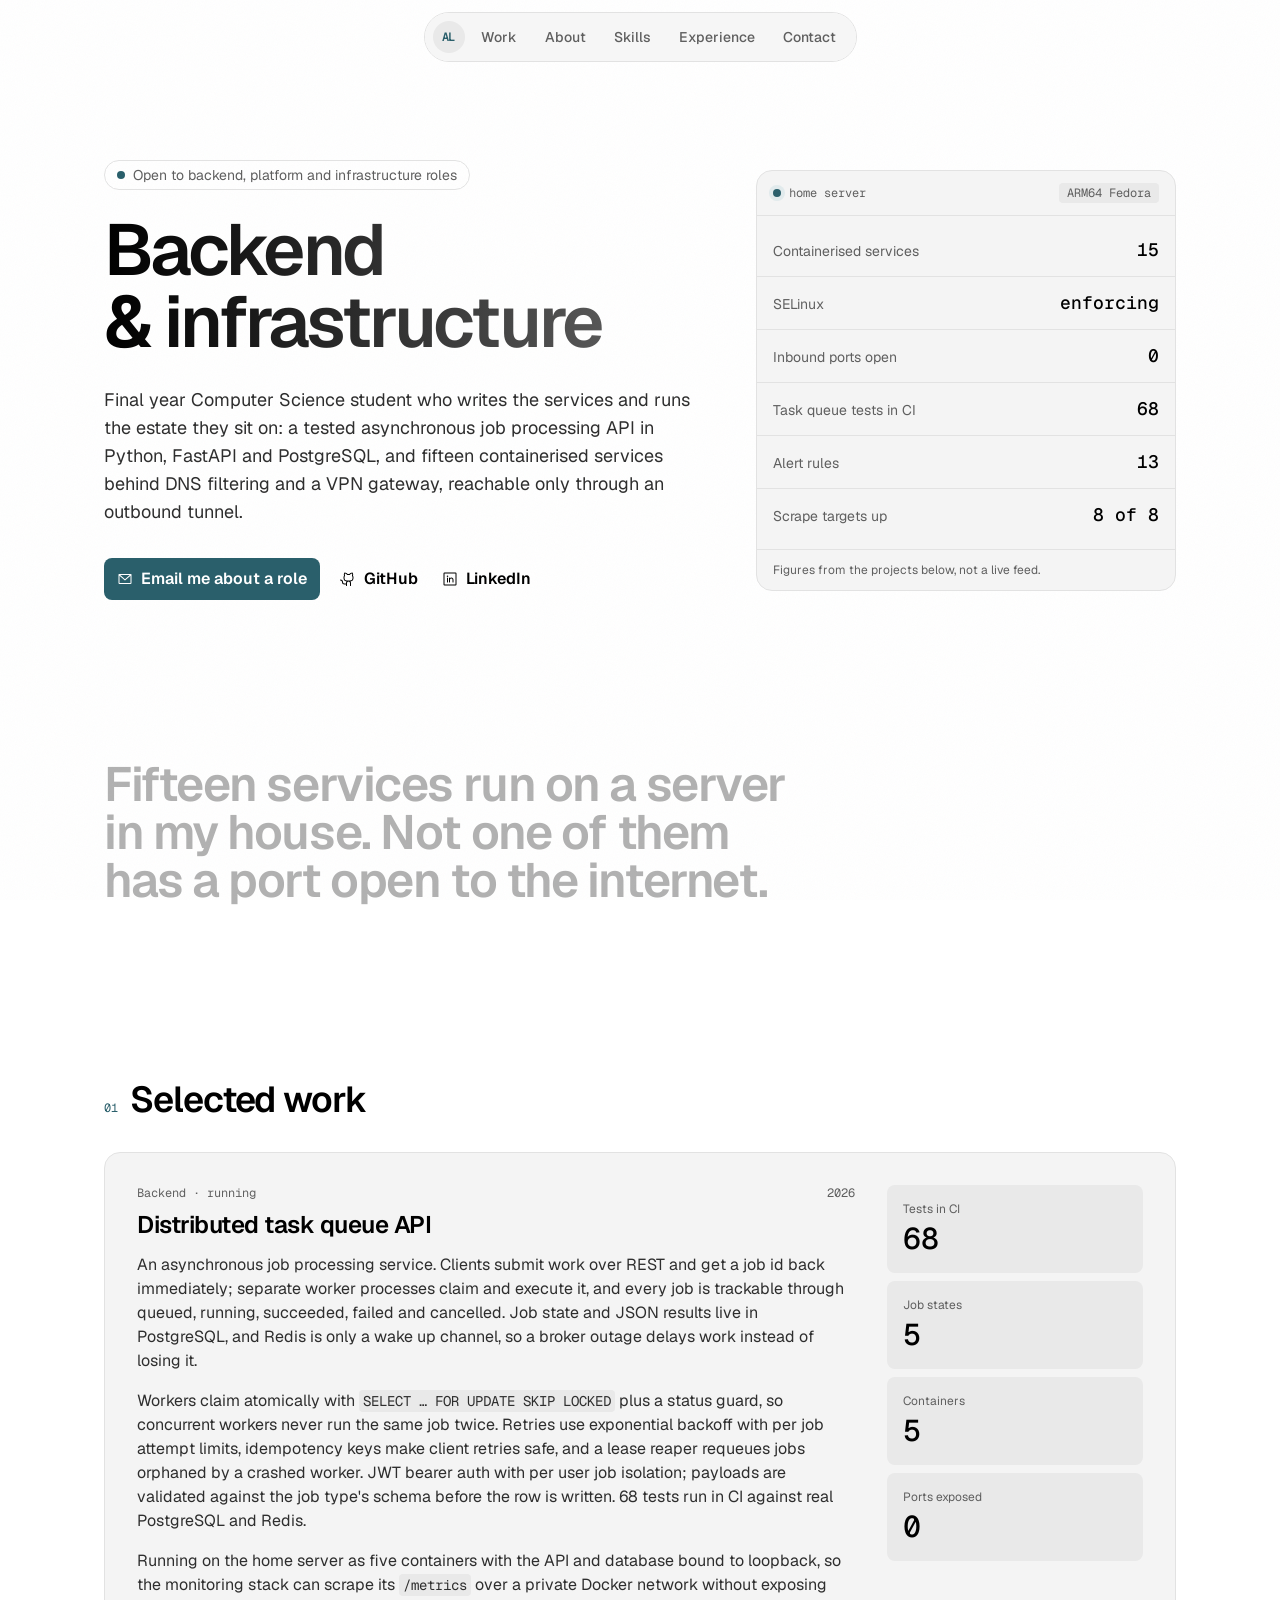
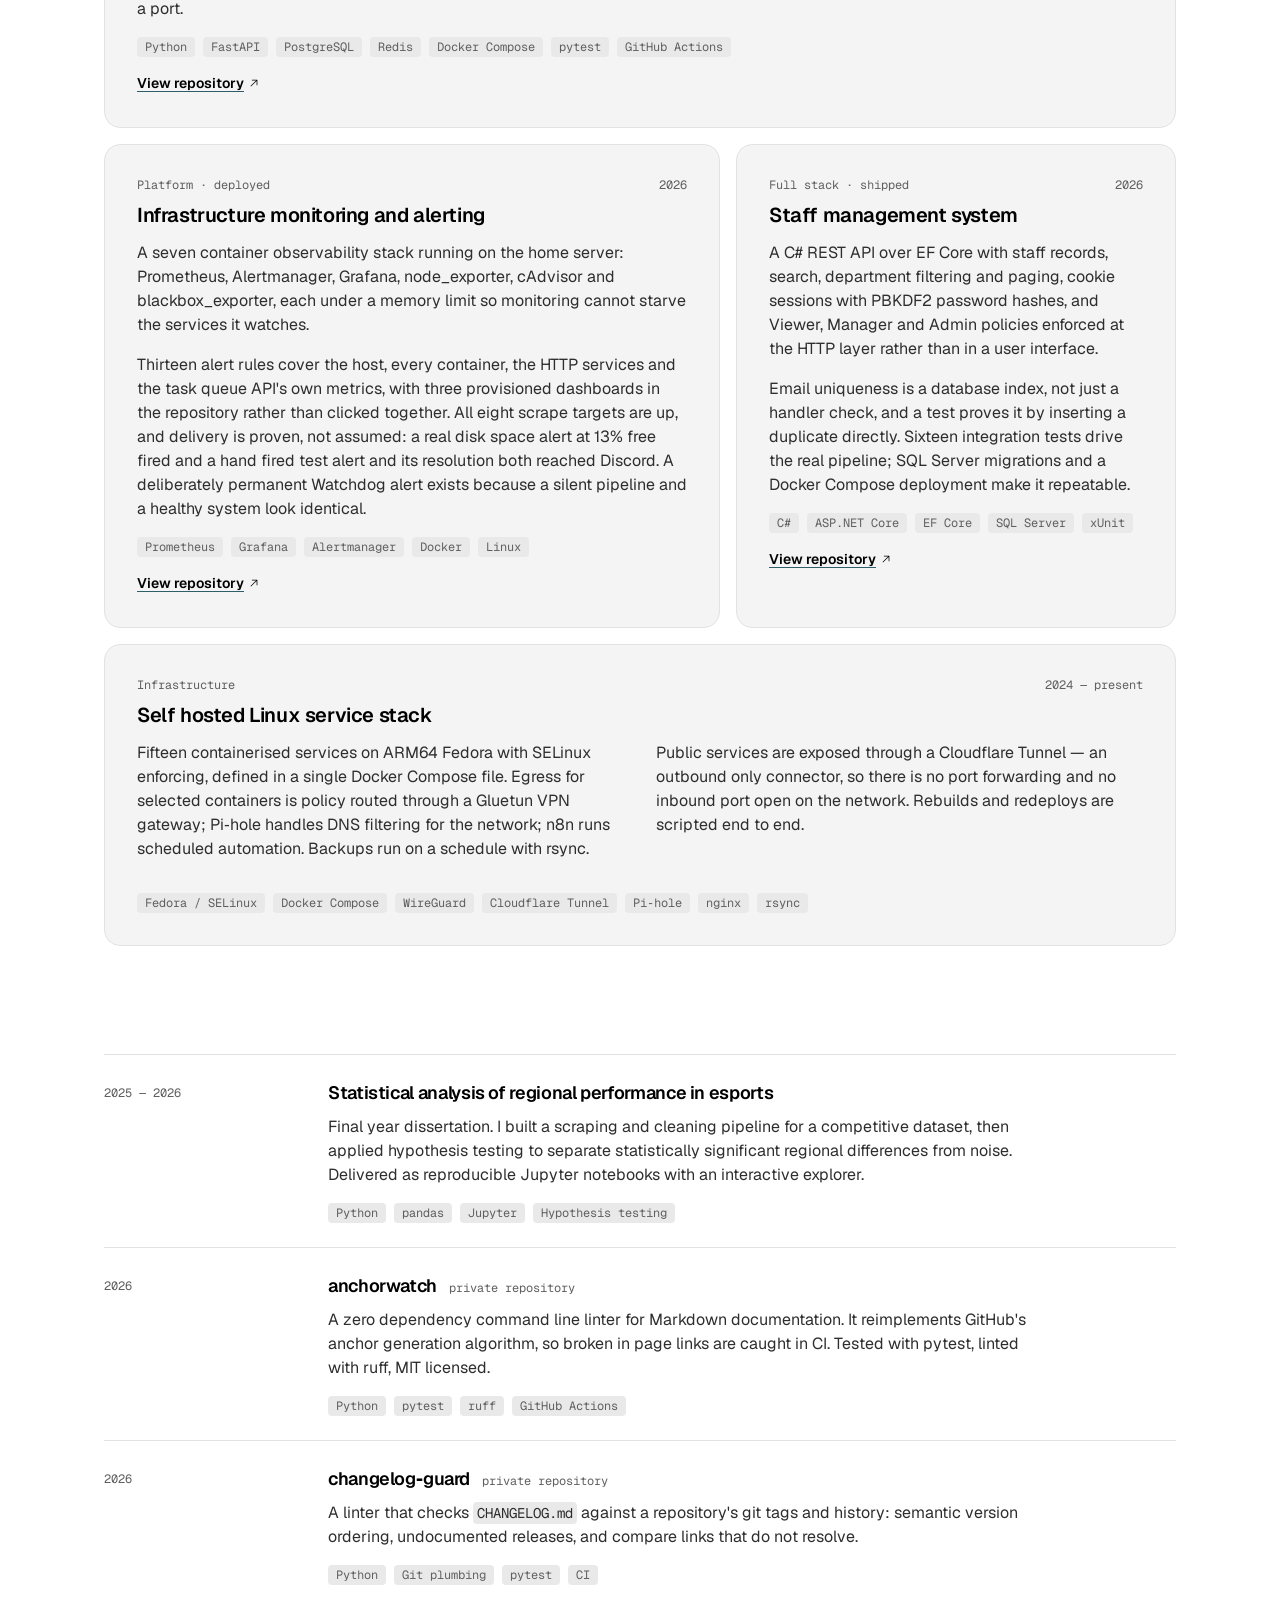
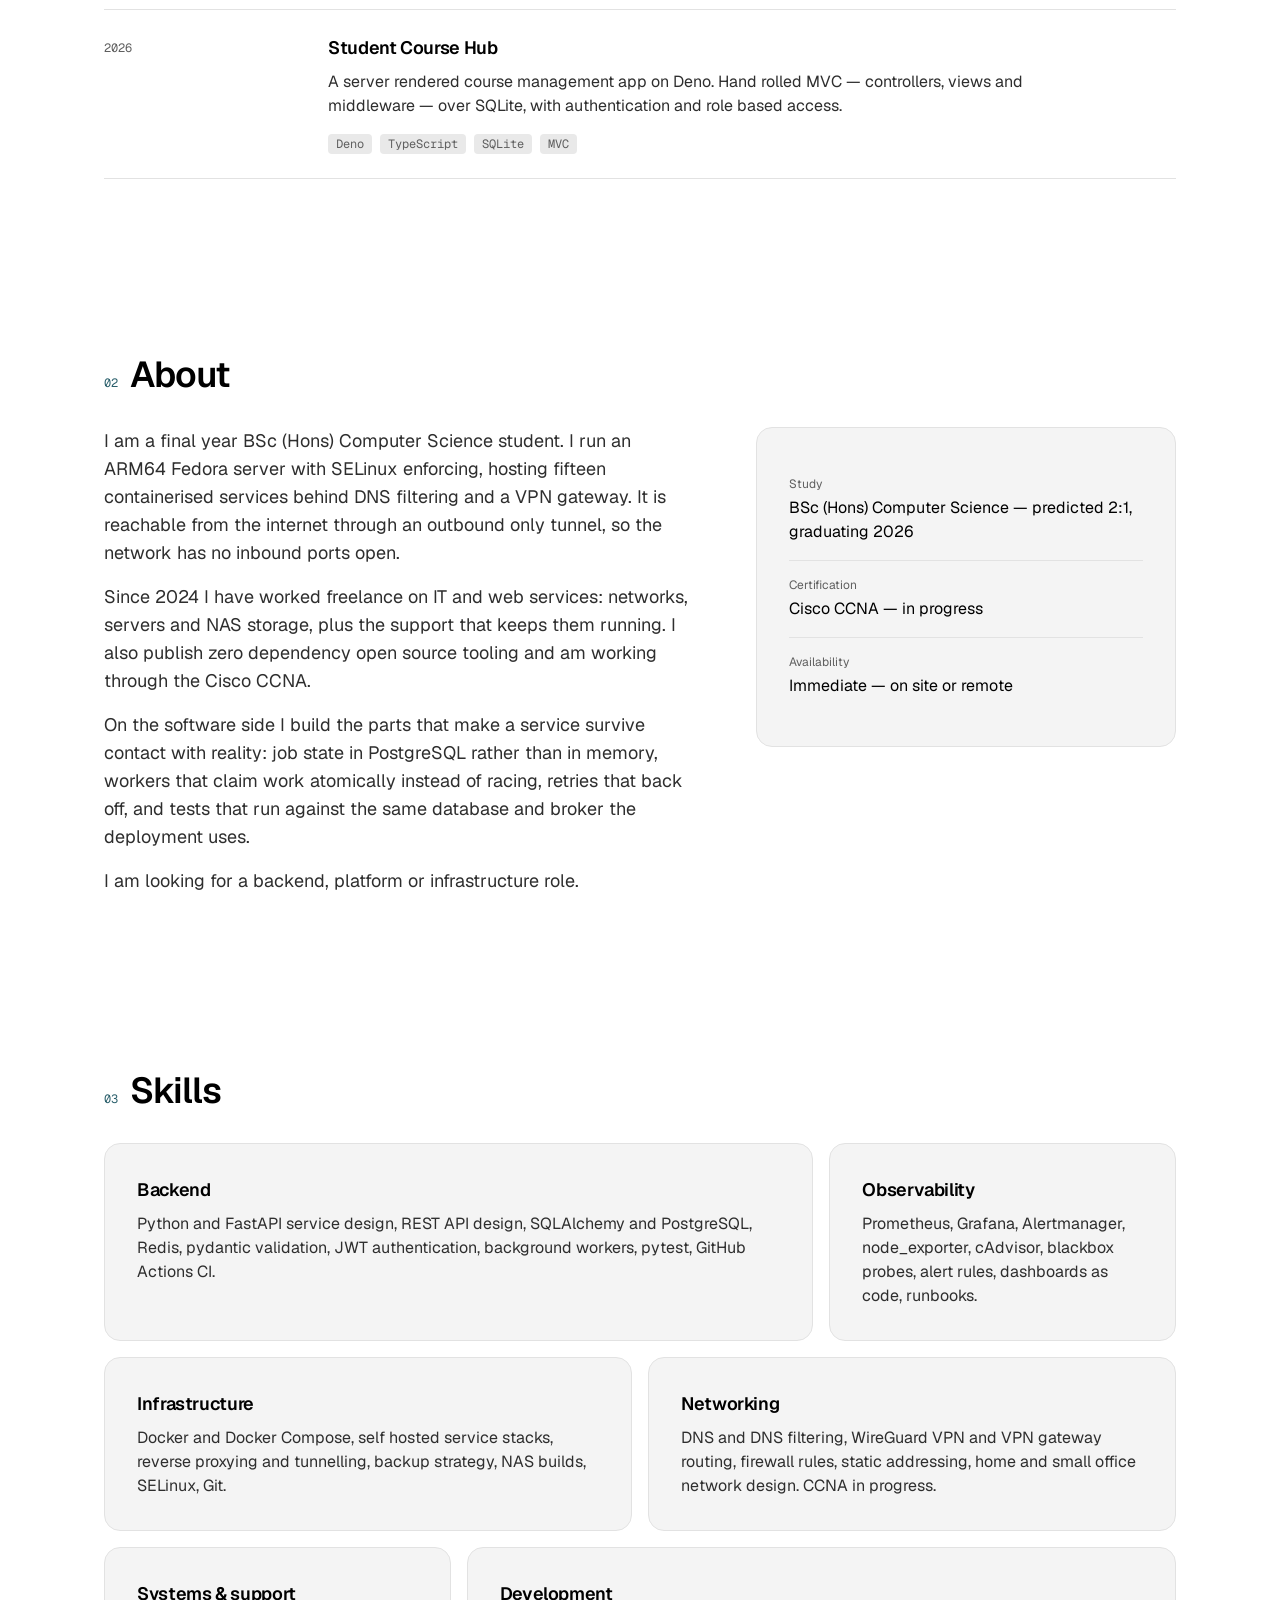
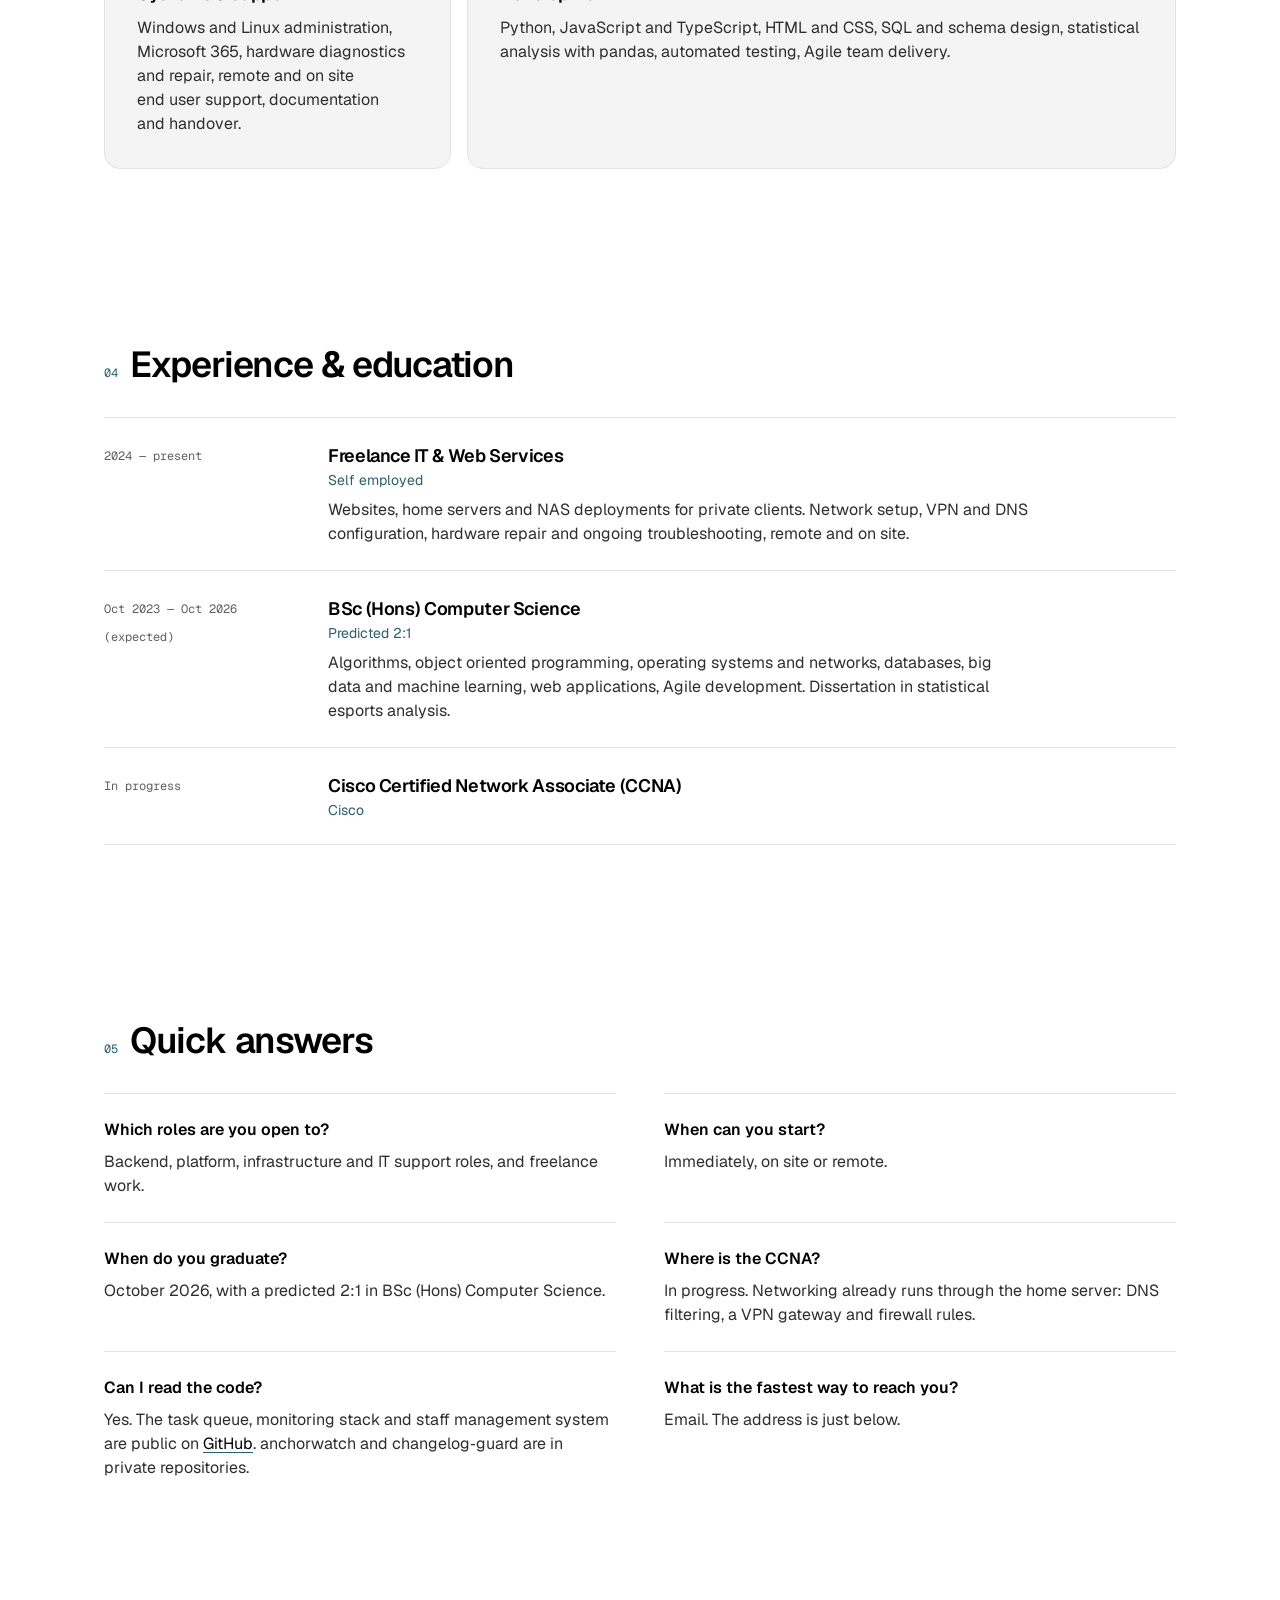
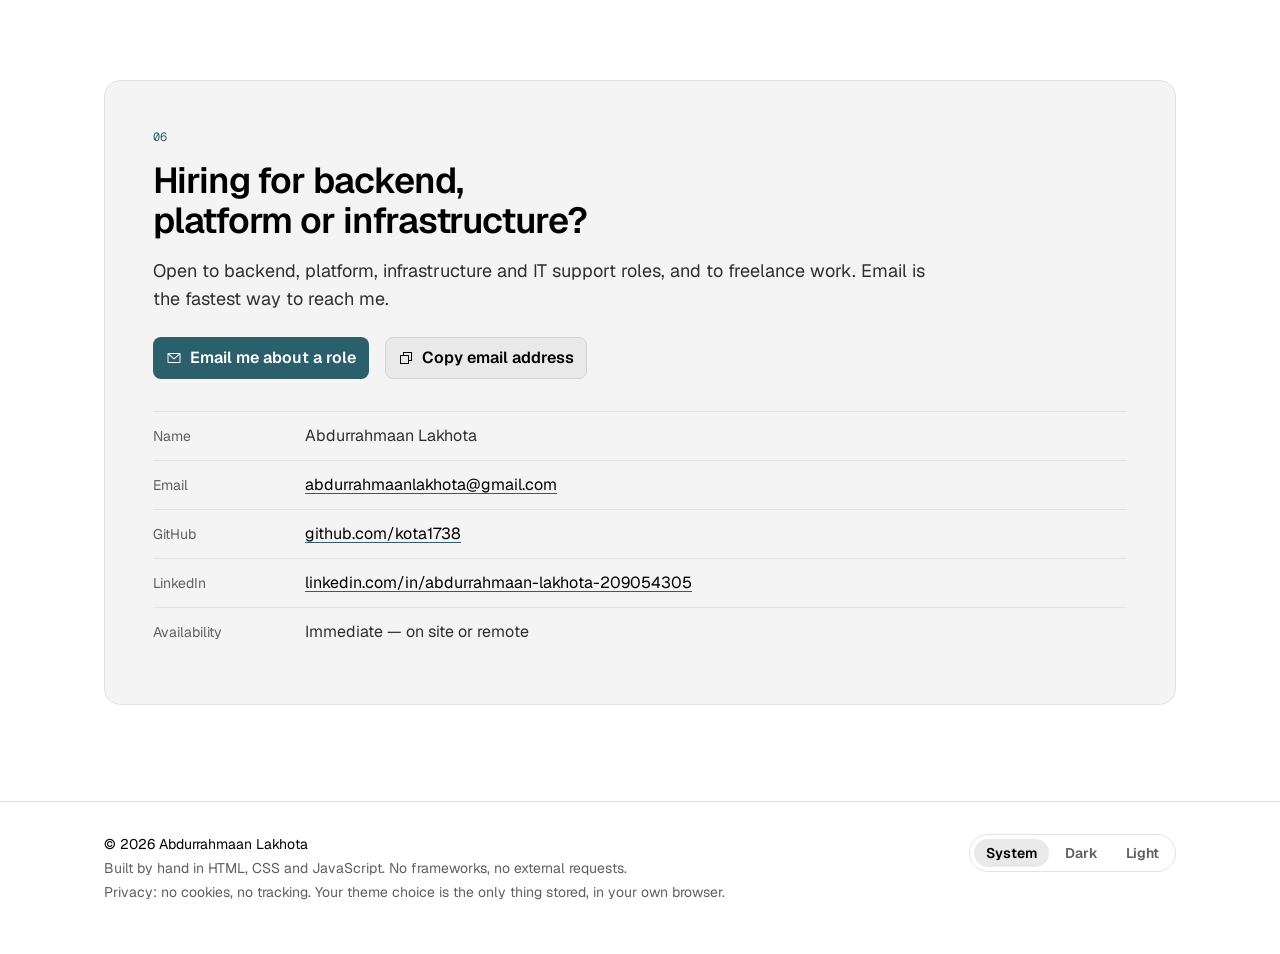
==== commit f10b912d: "Tagline: plain facts instead of a claim-colon-list line" ====
--- a/index.html
+++ b/index.html
@@ -19,7 +19,7 @@
 
   <link rel="icon" href="data:image/svg+xml,%3Csvg xmlns='http://www.w3.org/2000/svg' viewBox='0 0 64 64'%3E%3Crect width='64' height='64' rx='14' fill='%23000'/%3E%3Ctext x='32' y='41' font-family='ui-monospace,Consolas,Menlo,monospace' font-size='24' font-weight='700' letter-spacing='-1' fill='%237cb2bd' text-anchor='middle'%3EAL%3C/text%3E%3C/svg%3E">
   <link rel="preload" href="Geist-Variable.woff2" as="font" type="font/woff2" crossorigin>
-  <link rel="stylesheet" href="style.css?v=202610261744">
+  <link rel="stylesheet" href="style.css?v=202610280415">
   <script>
     /* Theme bootstrap: applies a stored preference before first paint. Renders no content. */
     (function () {
@@ -122,8 +122,8 @@
   <section class="tagline" aria-label="How I work">
     <div class="wrap">
       <p class="tagline-text" id="tagline">
-        I build the parts that keep a service standing: job state in PostgreSQL, workers that
-        never run the same job twice, and alerts that are proven to fire.
+        Fifteen services run on a server in my house. Not one of them has a port open to the
+        internet.
       </p>
     </div>
   </section>
@@ -511,6 +511,6 @@
   </div>
 </footer>
 
-<script src="script.js?v=202610261744"></script>
+<script src="script.js?v=202610280415"></script>
 </body>
 </html>
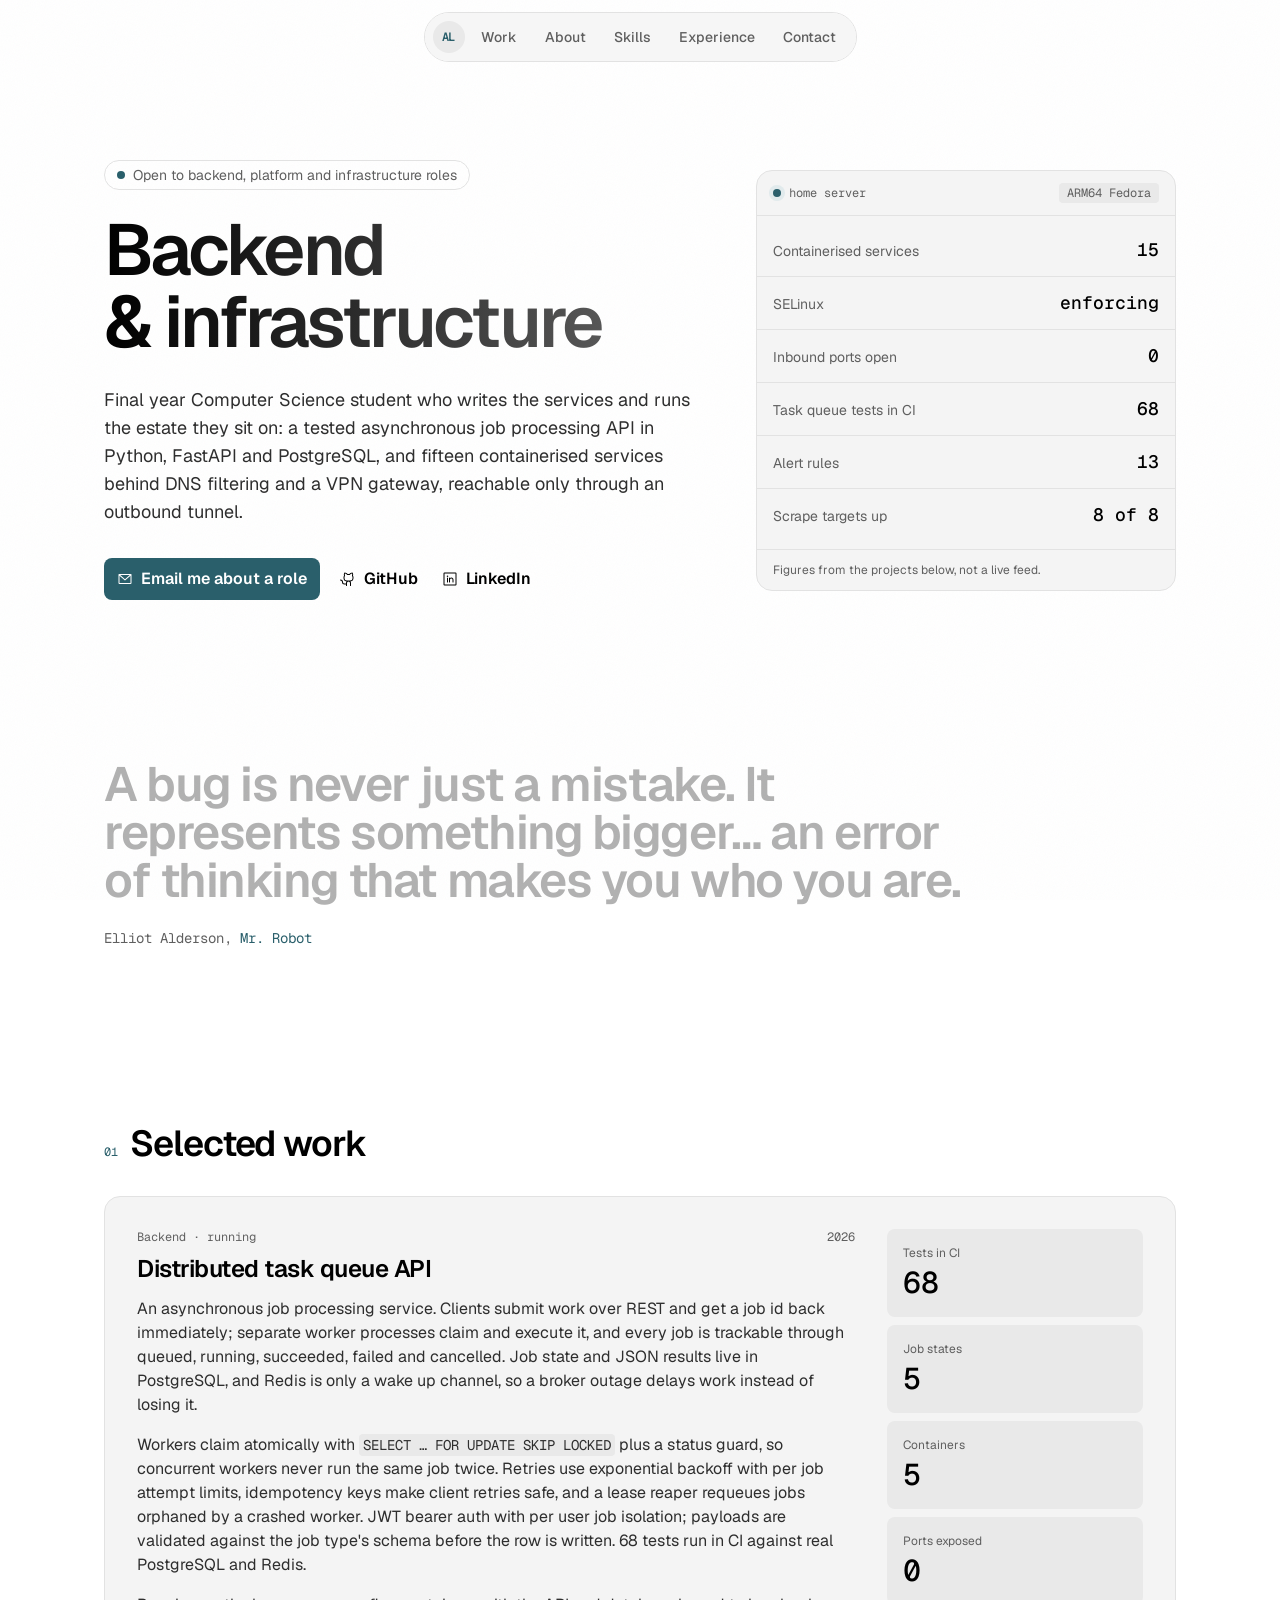
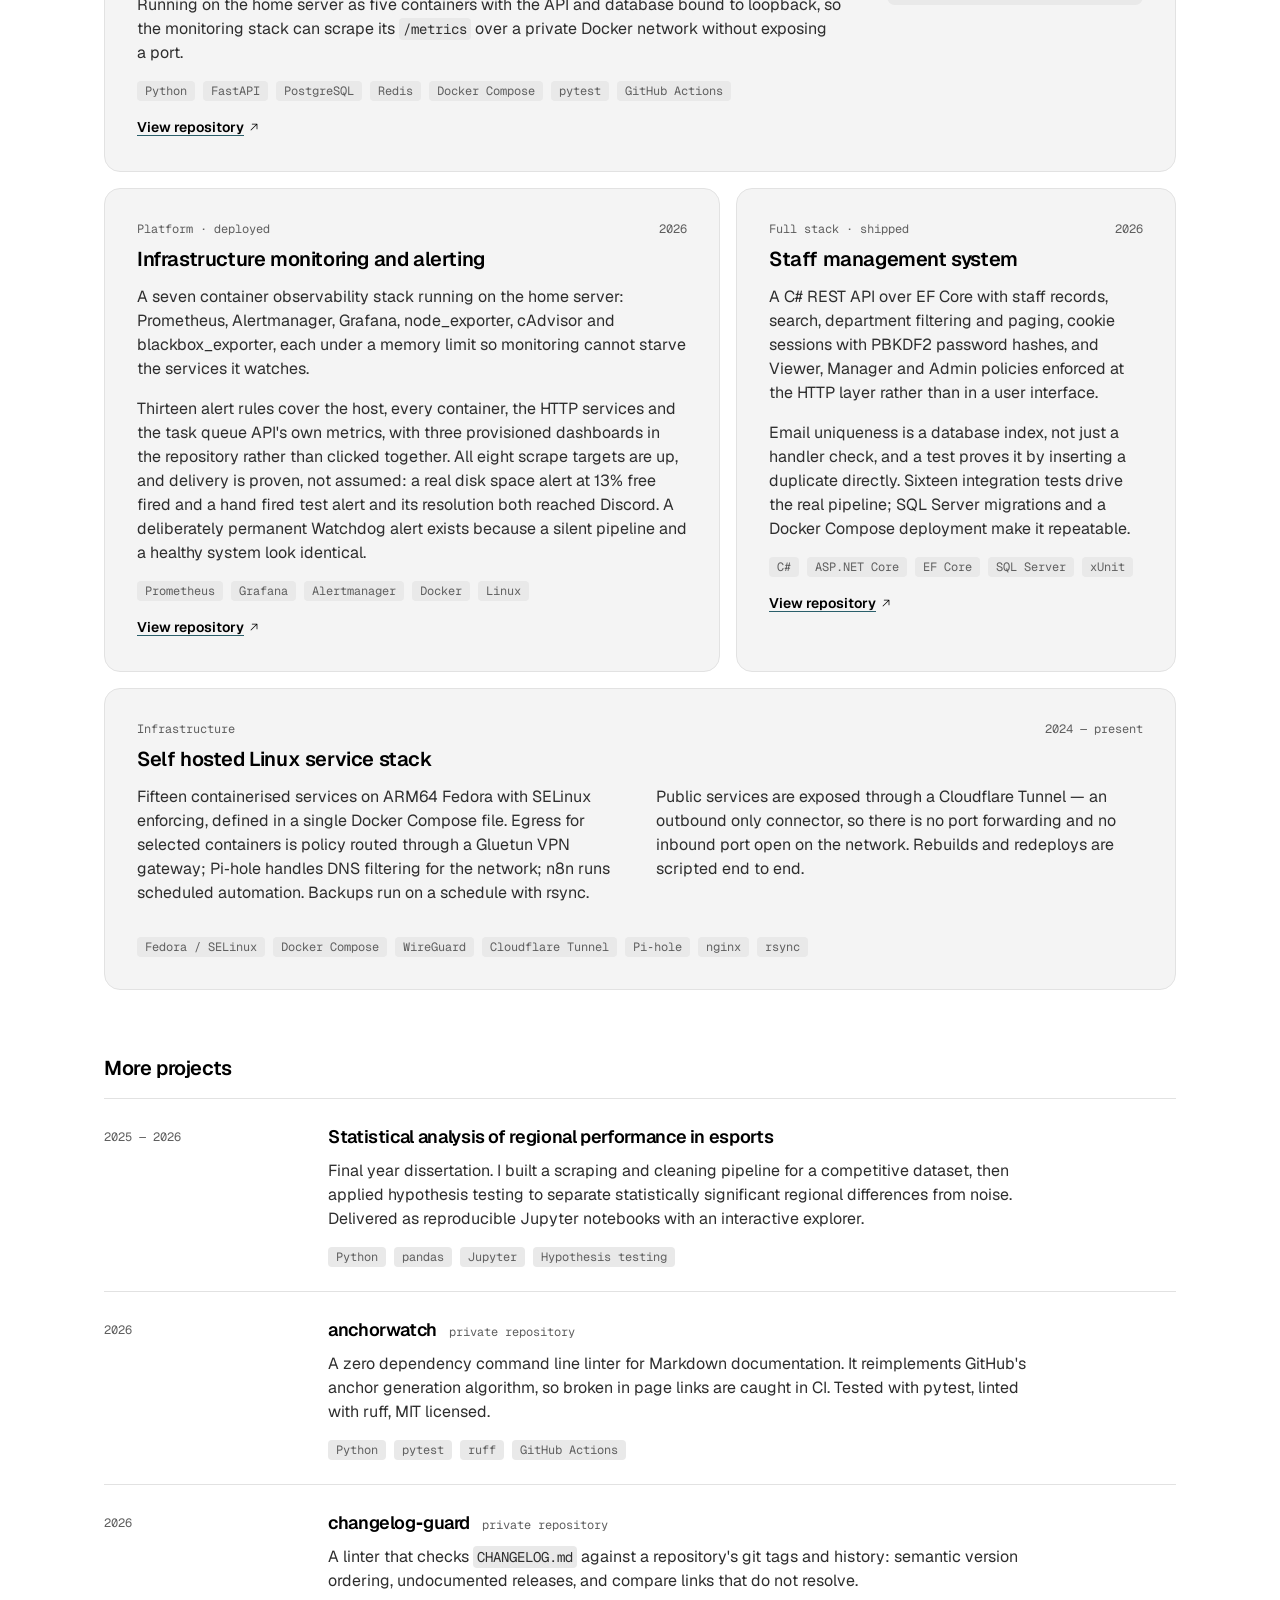
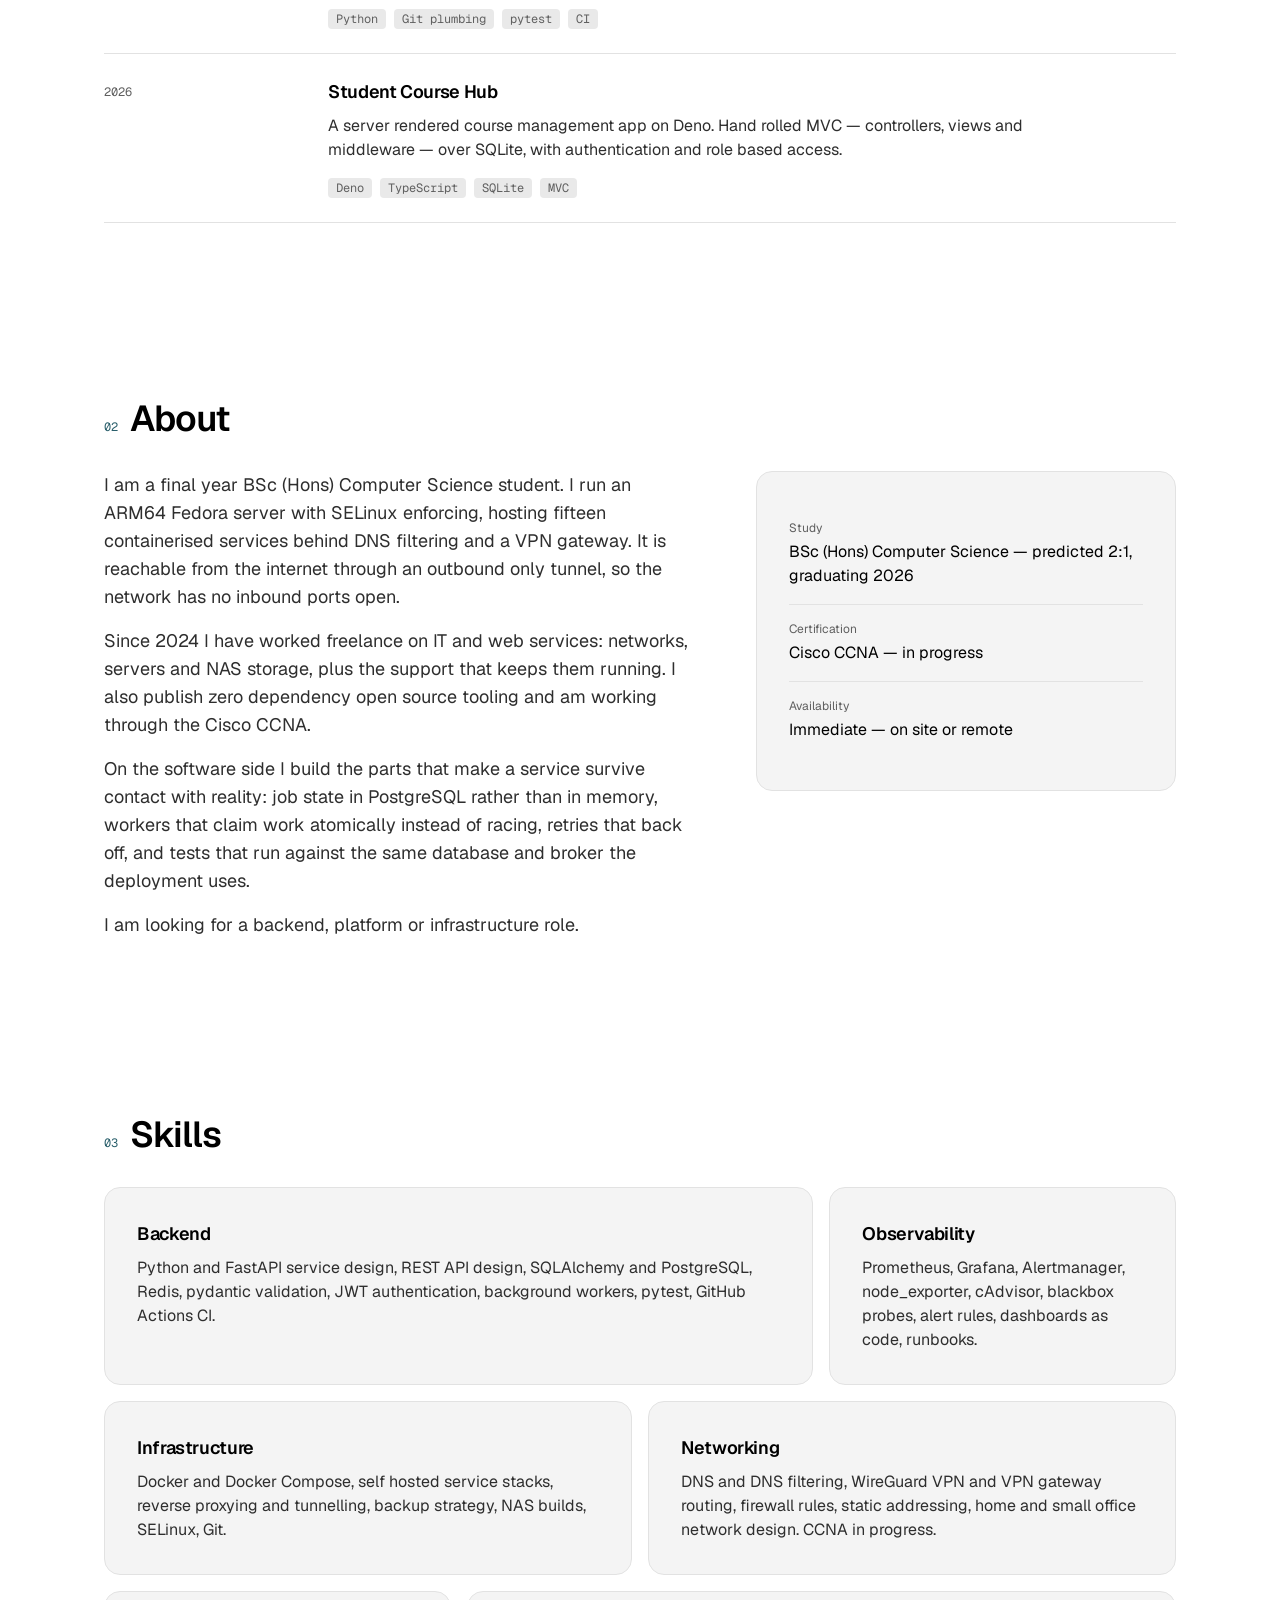
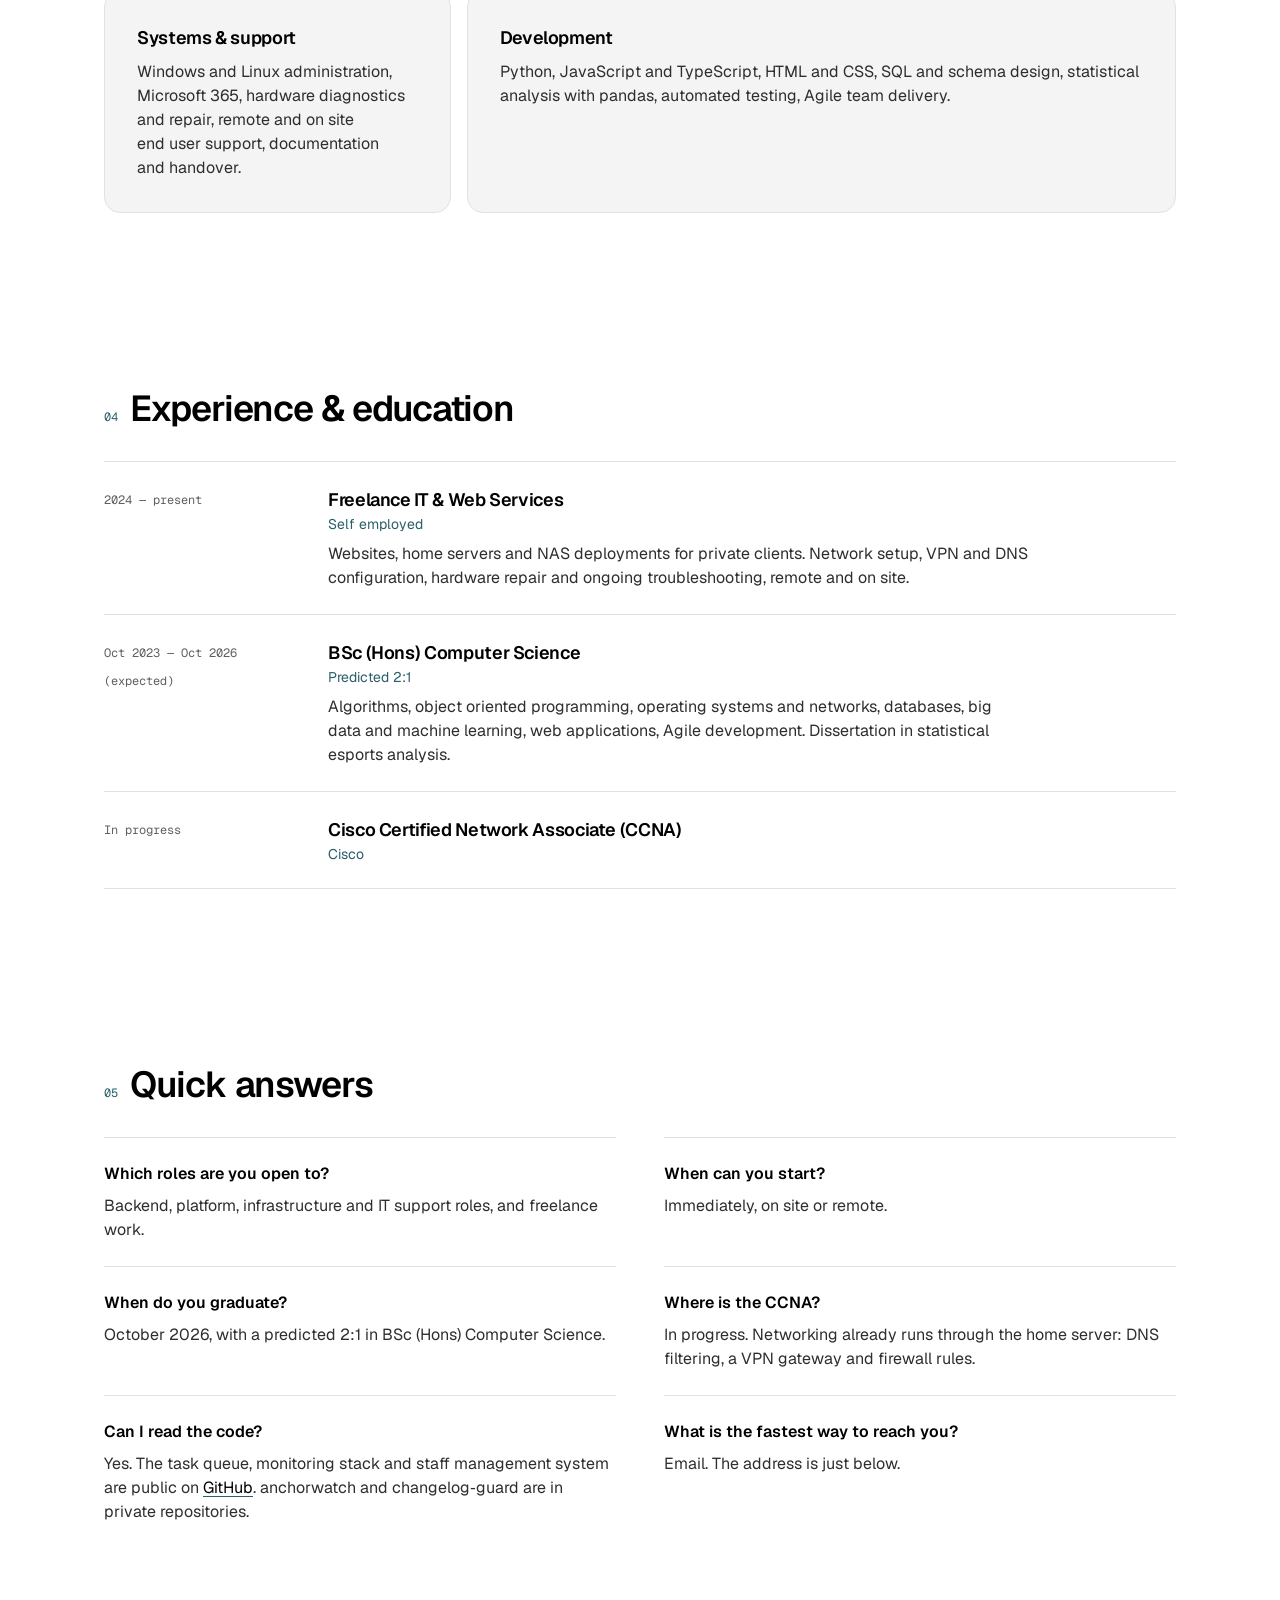
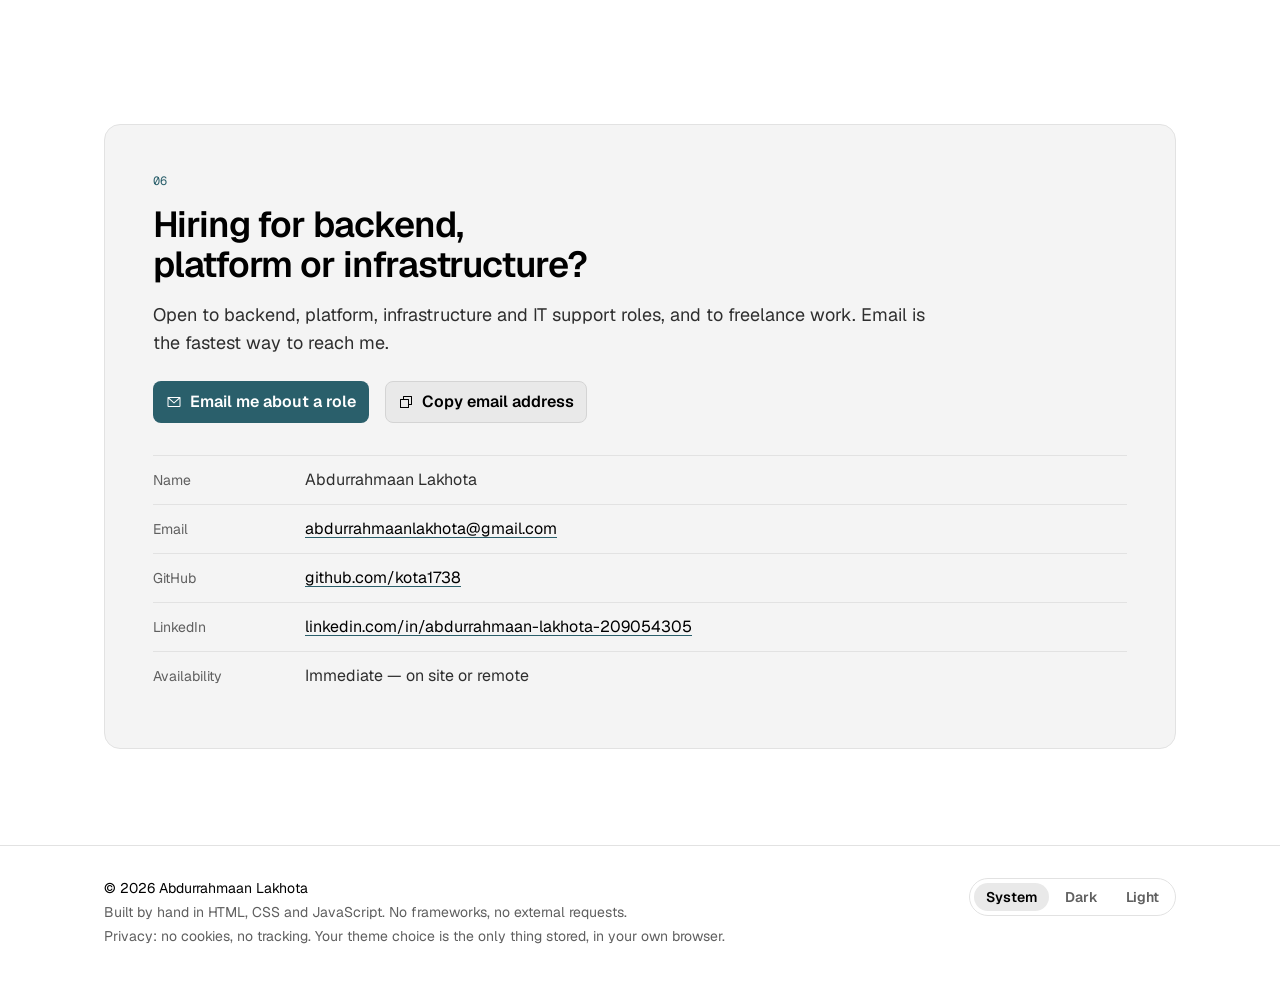
==== commit 192e4ef9: "Replace the tagline with Elliot's line on bugs from Mr. Robot (eps1.2_d3bug), credited" ====
--- a/index.html
+++ b/index.html
@@ -19,7 +19,7 @@
 
   <link rel="icon" href="data:image/svg+xml,%3Csvg xmlns='http://www.w3.org/2000/svg' viewBox='0 0 64 64'%3E%3Crect width='64' height='64' rx='14' fill='%23000'/%3E%3Ctext x='32' y='41' font-family='ui-monospace,Consolas,Menlo,monospace' font-size='24' font-weight='700' letter-spacing='-1' fill='%237cb2bd' text-anchor='middle'%3EAL%3C/text%3E%3C/svg%3E">
   <link rel="preload" href="Geist-Variable.woff2" as="font" type="font/woff2" crossorigin>
-  <link rel="stylesheet" href="style.css?v=202610280415">
+  <link rel="stylesheet" href="style.css?v=202610280426">
   <script>
     /* Theme bootstrap: applies a stored preference before first paint. Renders no content. */
     (function () {
@@ -119,13 +119,16 @@
   </section>
 
   <!-- Tagline -->
-  <section class="tagline" aria-label="How I work">
-    <div class="wrap">
-      <p class="tagline-text" id="tagline">
-        Fifteen services run on a server in my house. Not one of them has a port open to the
-        internet.
-      </p>
-    </div>
+  <section class="tagline" aria-label="A line from Mr. Robot">
+    <figure class="wrap tagline-figure">
+      <blockquote>
+        <p class="tagline-text" id="tagline">
+          A bug is never just a mistake. It represents something bigger&hellip; an error of
+          thinking that makes you who you are.
+        </p>
+      </blockquote>
+      <figcaption class="tagline-cite">Elliot Alderson, <cite>Mr. Robot</cite></figcaption>
+    </figure>
   </section>
 
   <!-- Work -->
@@ -511,6 +514,6 @@
   </div>
 </footer>
 
-<script src="script.js?v=202610280415"></script>
+<script src="script.js?v=202610280426"></script>
 </body>
 </html>
--- a/style.css
+++ b/style.css
@@ -455,6 +455,16 @@
 /* --- Tagline reveal ------------------------------------------------------ */
 
 .tagline { padding-block: 4rem 5rem; }
+.tagline-figure { margin-block: 0; }
+.tagline-figure blockquote { margin: 0; }
+.tagline-cite {
+  margin-top: 1.5rem;
+  font-family: var(--mono);
+  font-size: 0.875rem;
+  line-height: 1.25rem;
+  color: var(--dim);
+}
+.tagline-cite cite { font-style: normal; color: var(--accent); }
 .tagline-text {
   max-width: 900px;
   margin: 0;
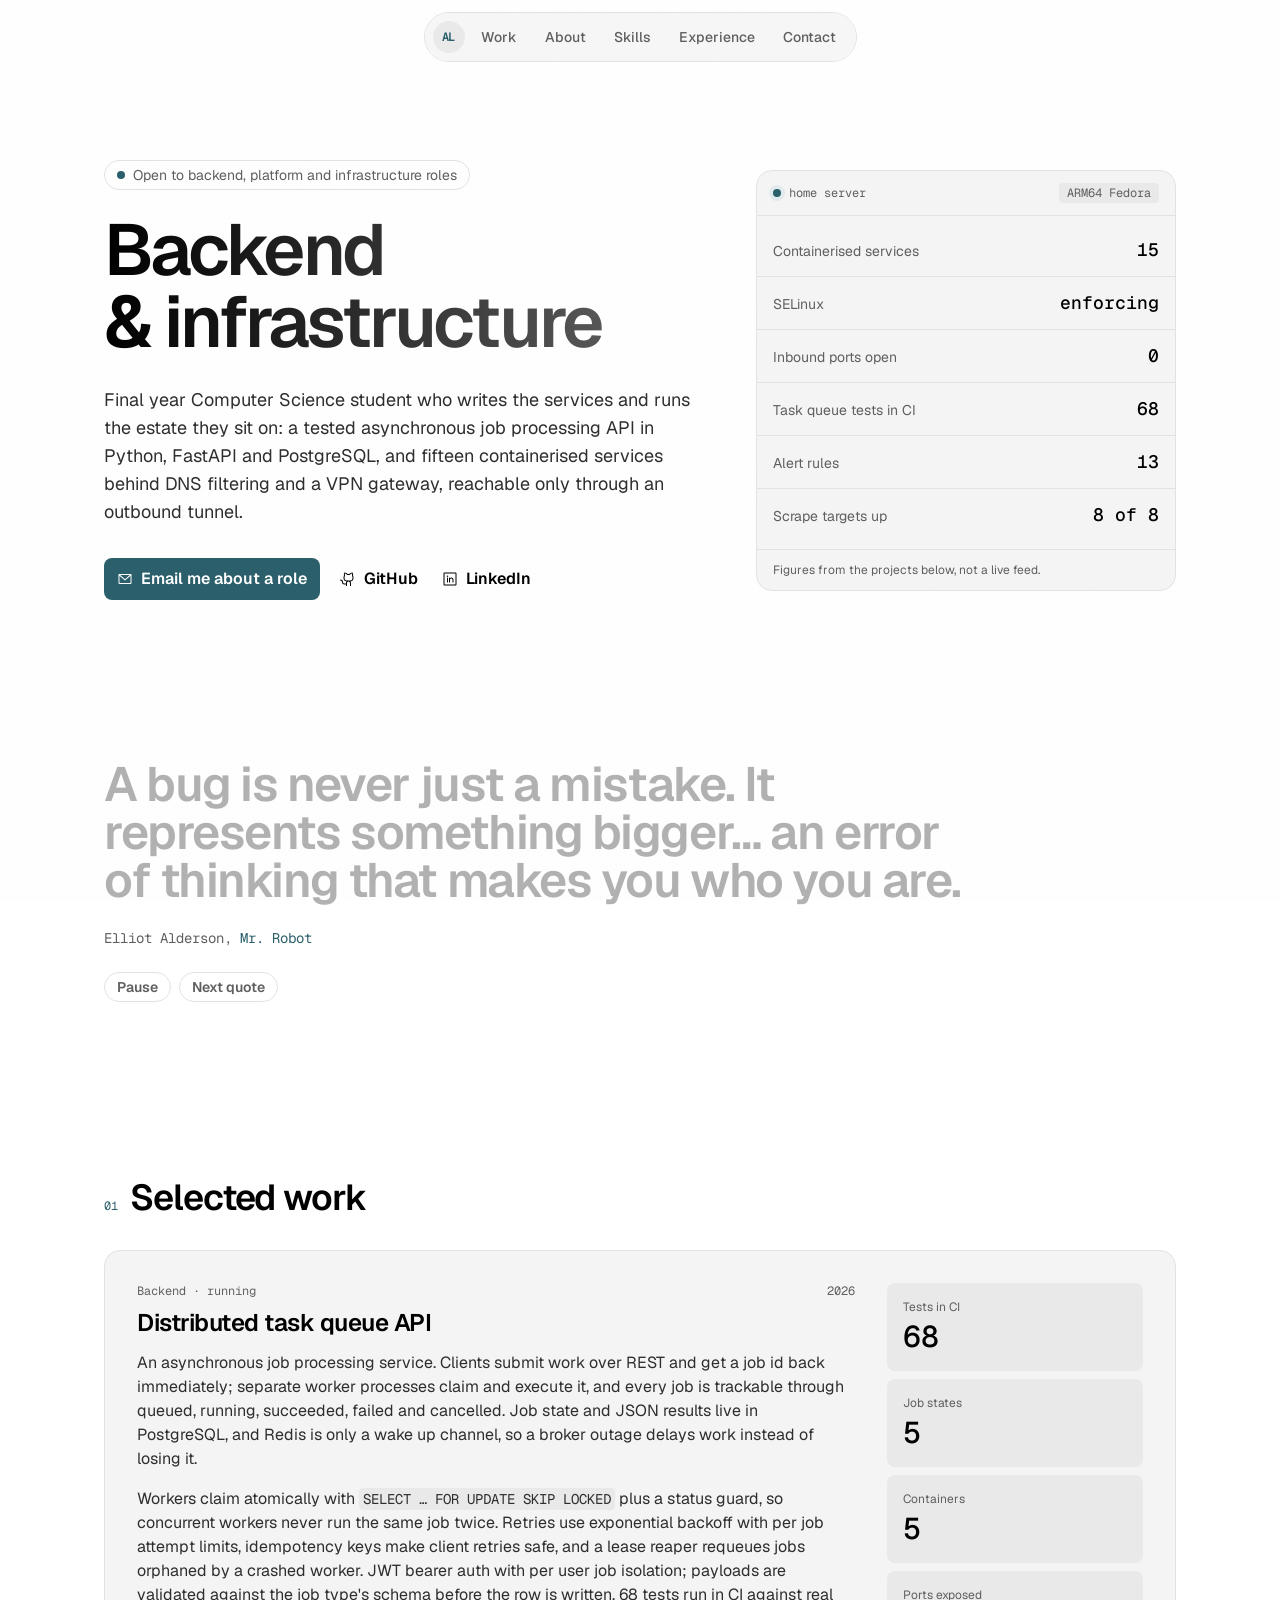
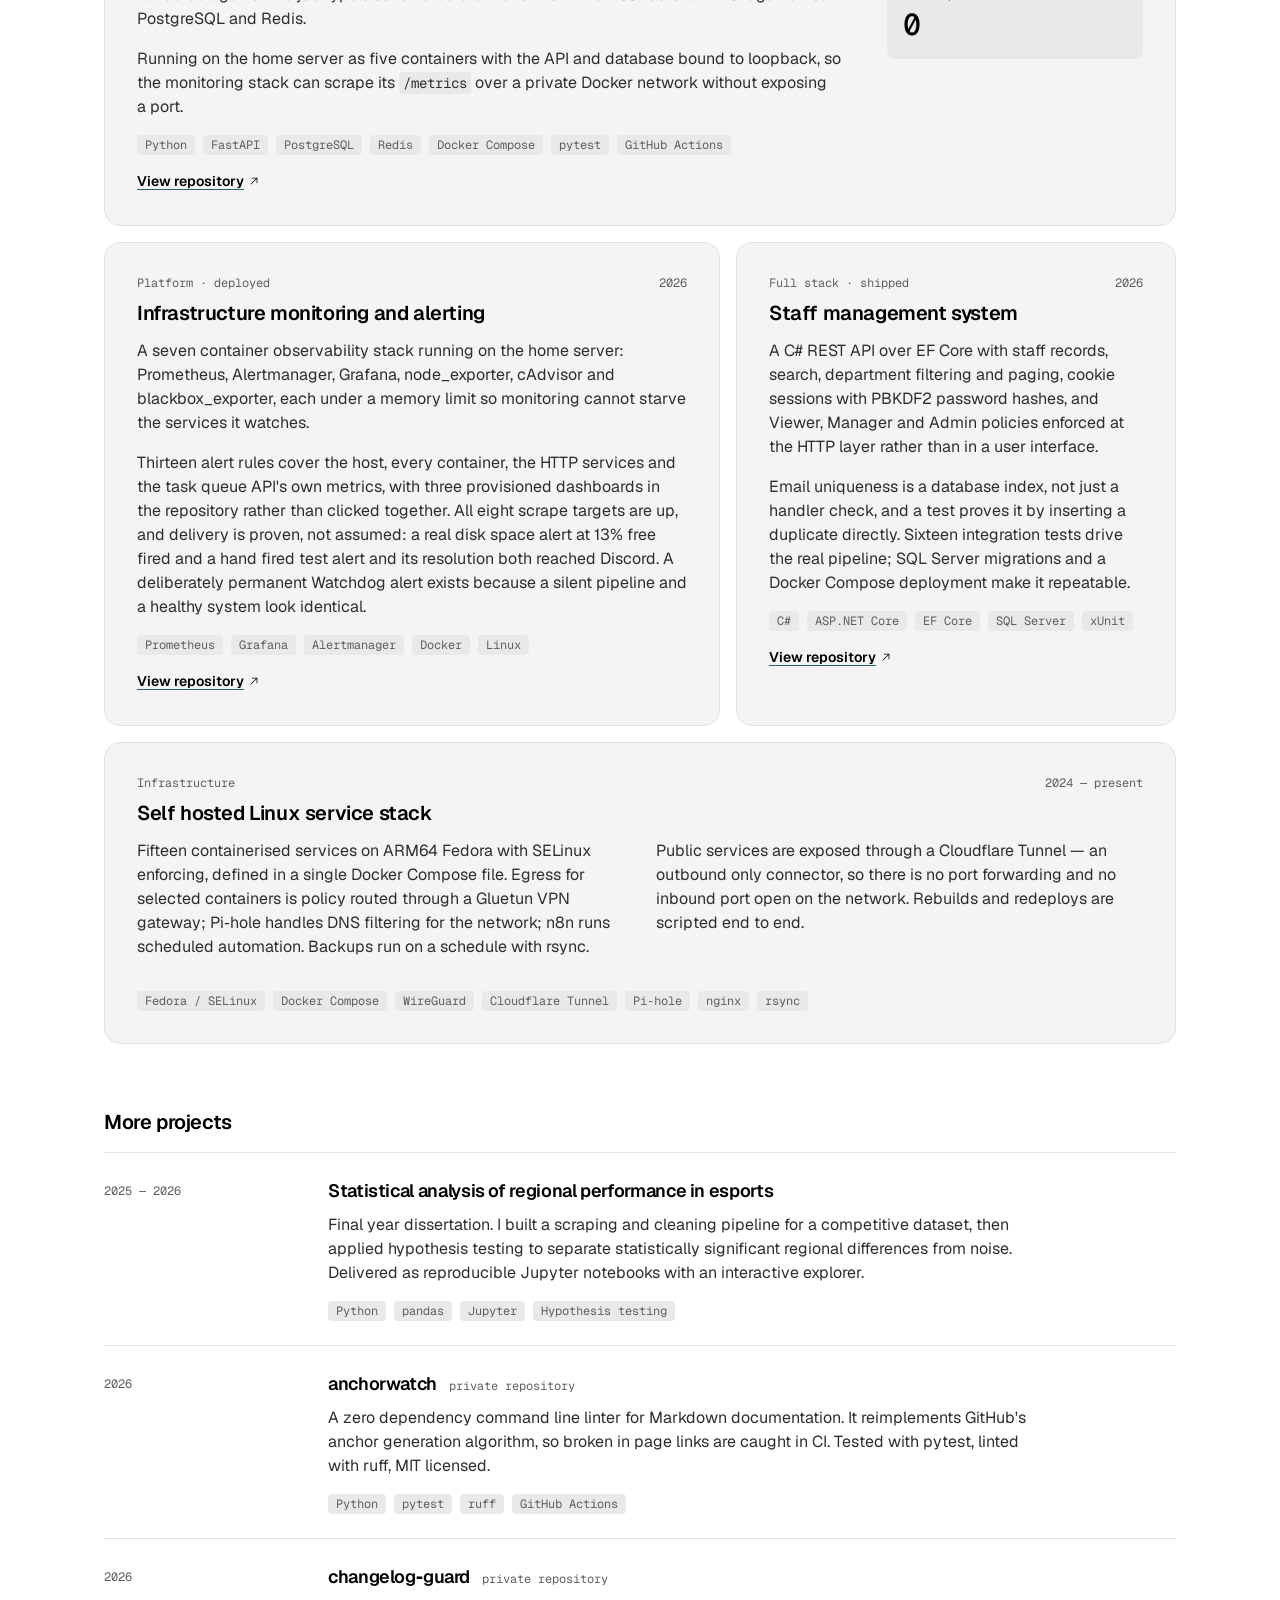
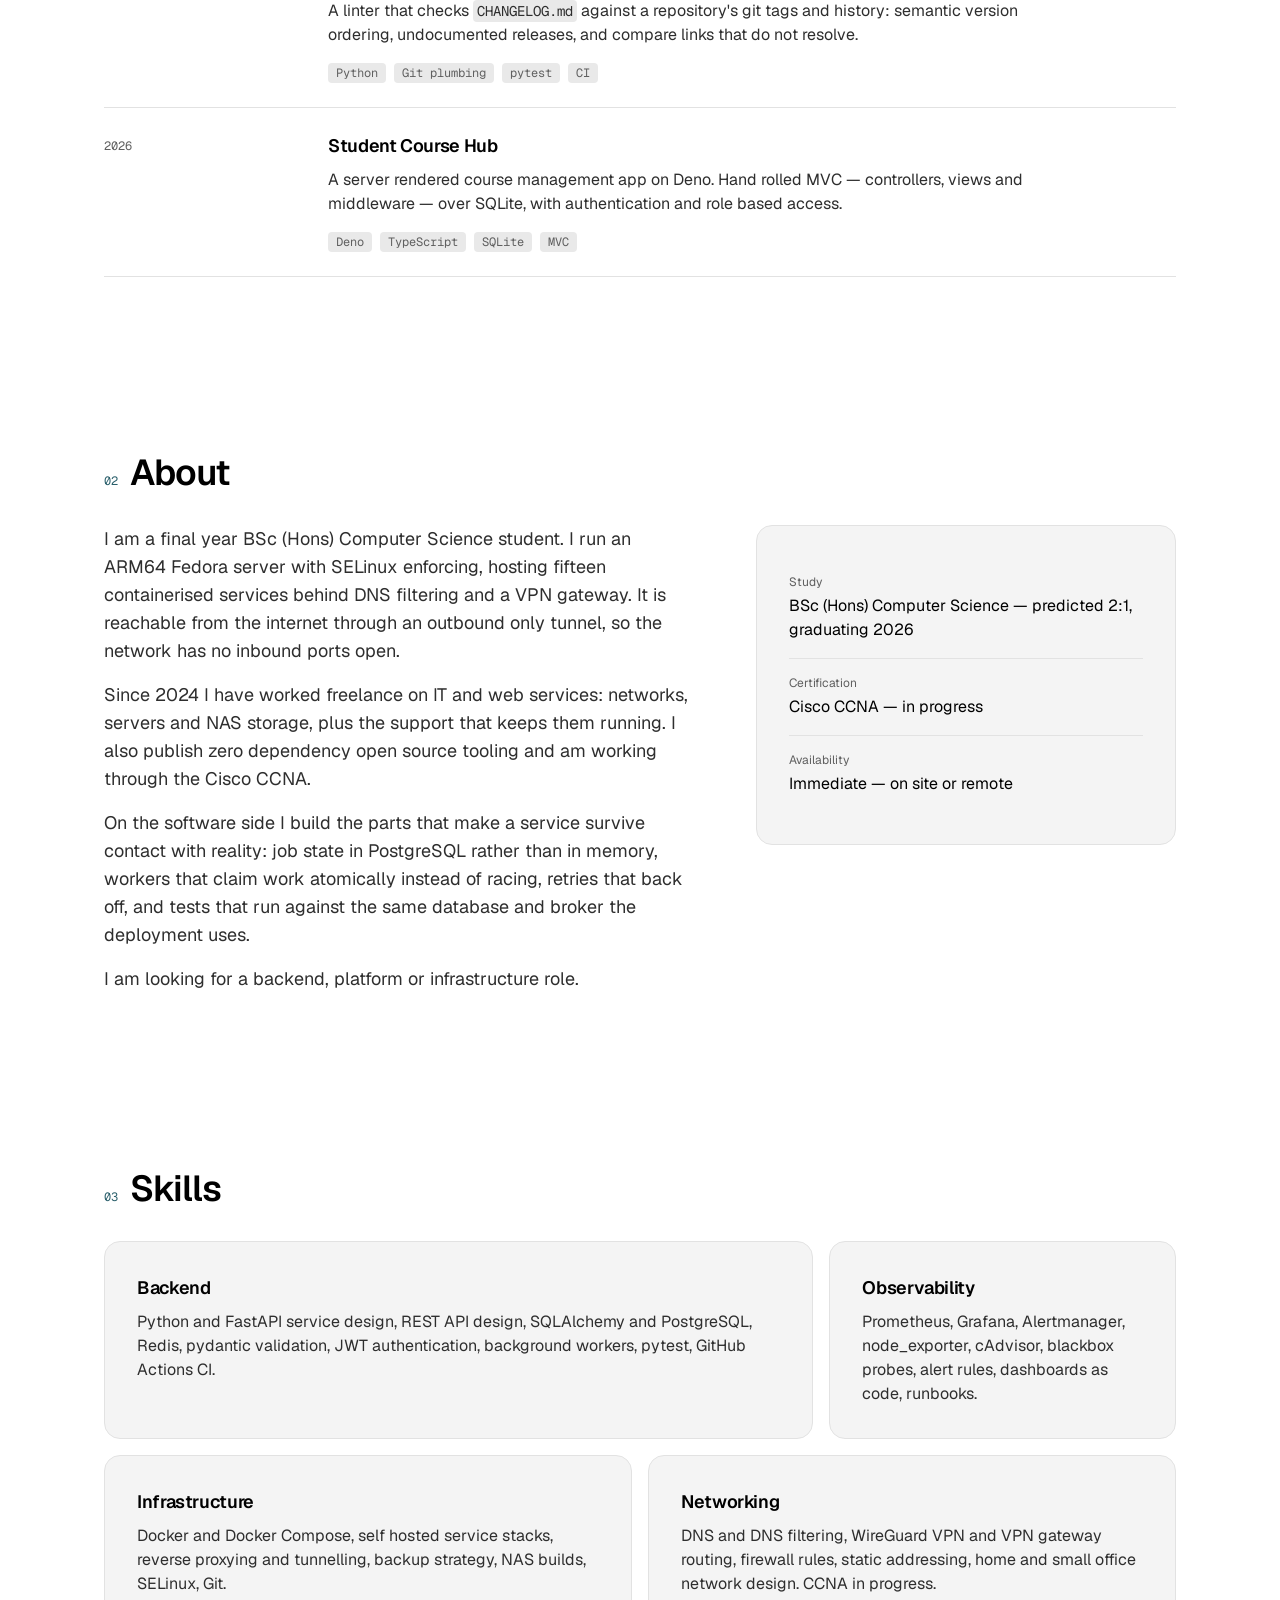
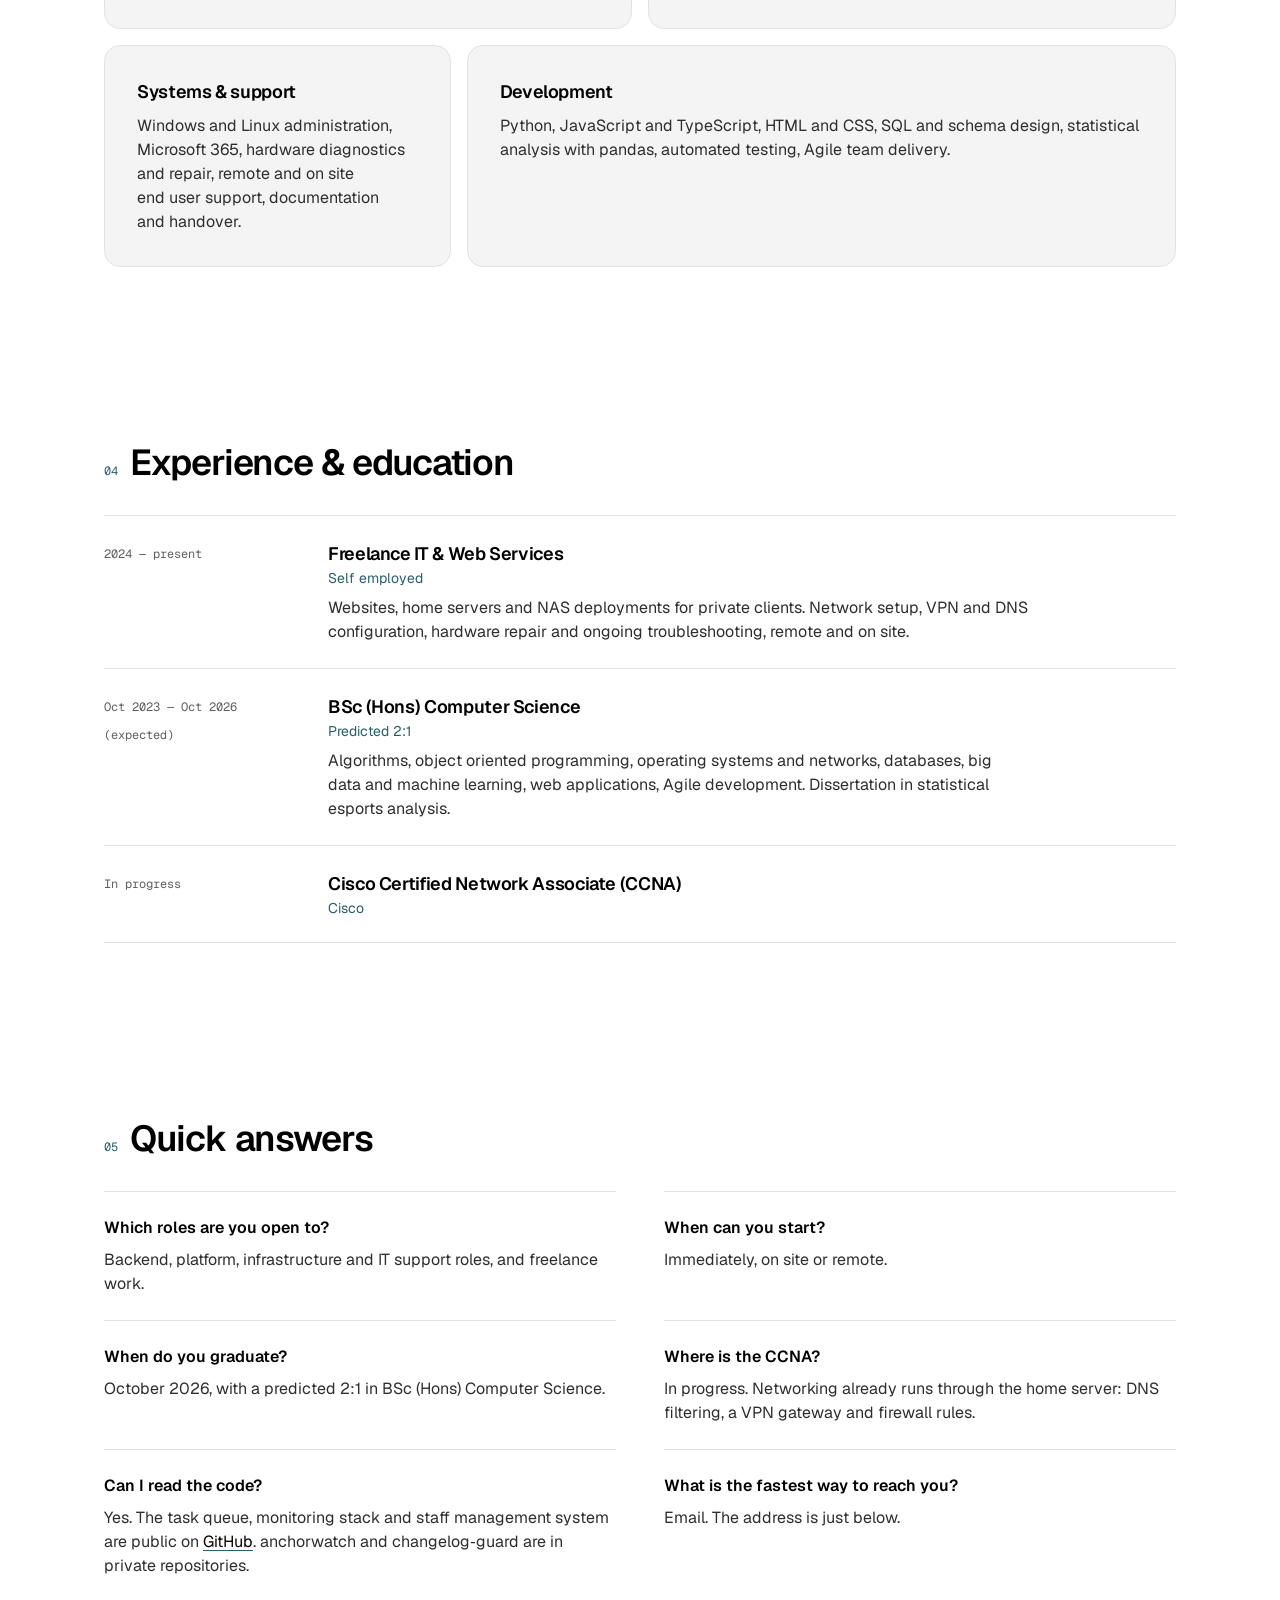
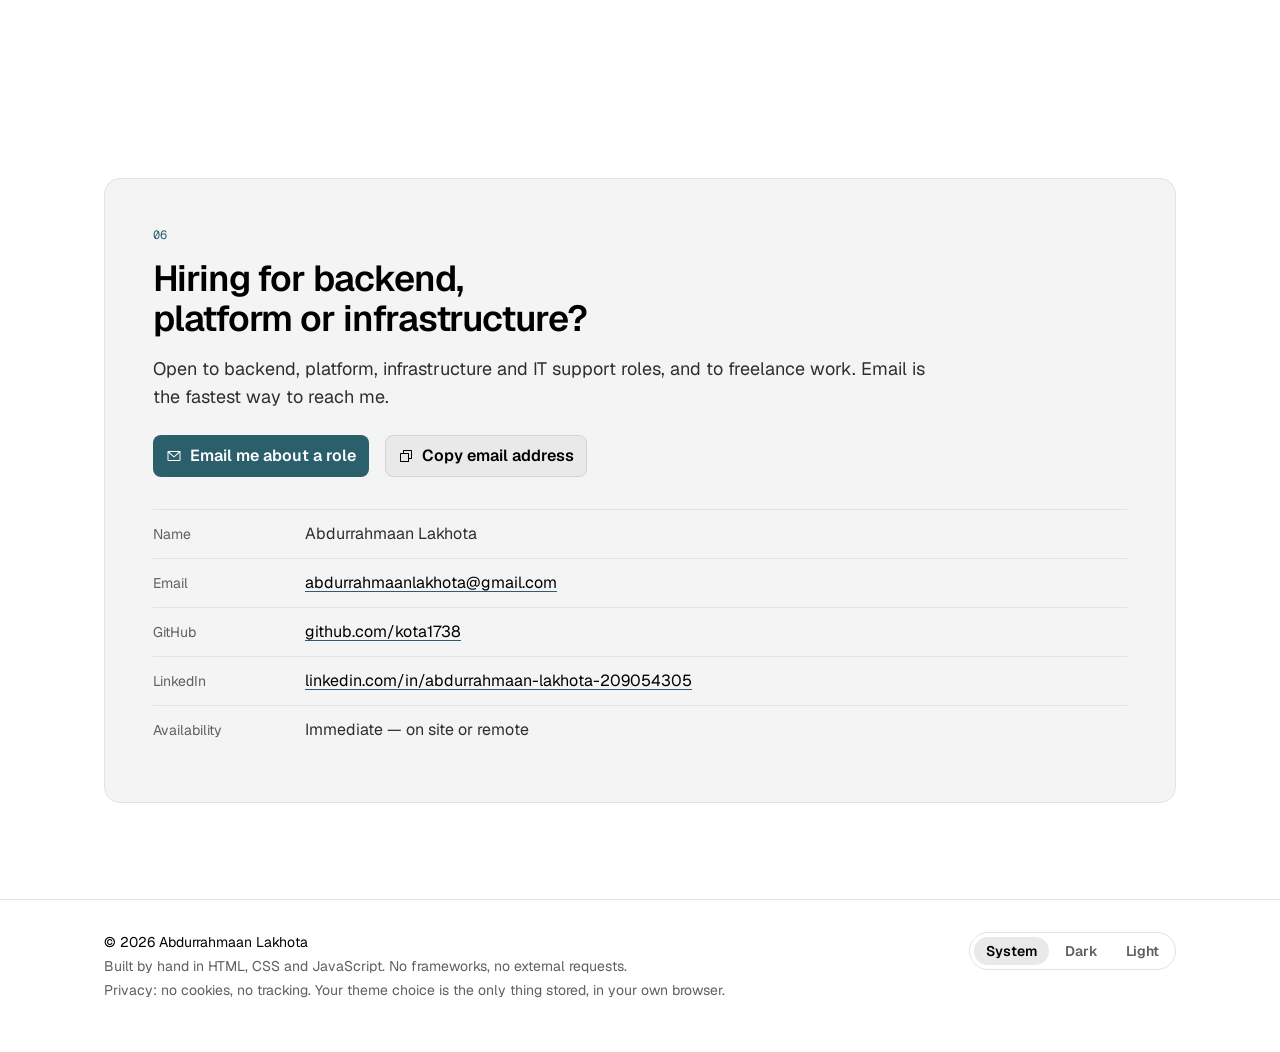
==== commit 64457b69: "Rotate the tagline through computing quotes from film and TV Mr. Robot stays first; Halt and Catch F" ====
--- a/index.html
+++ b/index.html
@@ -19,7 +19,7 @@
 
   <link rel="icon" href="data:image/svg+xml,%3Csvg xmlns='http://www.w3.org/2000/svg' viewBox='0 0 64 64'%3E%3Crect width='64' height='64' rx='14' fill='%23000'/%3E%3Ctext x='32' y='41' font-family='ui-monospace,Consolas,Menlo,monospace' font-size='24' font-weight='700' letter-spacing='-1' fill='%237cb2bd' text-anchor='middle'%3EAL%3C/text%3E%3C/svg%3E">
   <link rel="preload" href="Geist-Variable.woff2" as="font" type="font/woff2" crossorigin>
-  <link rel="stylesheet" href="style.css?v=202610280426">
+  <link rel="stylesheet" href="style.css?v=202610280430">
   <script>
     /* Theme bootstrap: applies a stored preference before first paint. Renders no content. */
     (function () {
@@ -118,16 +118,22 @@
     </div>
   </section>
 
-  <!-- Tagline -->
-  <section class="tagline" aria-label="A line from Mr. Robot">
-    <figure class="wrap tagline-figure">
+  <!-- Quotes about computing from film and TV; script.js rotates them. -->
+  <section class="tagline" aria-label="Quotes about computing from film and TV">
+    <figure class="wrap tagline-figure" id="quote">
       <blockquote>
         <p class="tagline-text" id="tagline">
           A bug is never just a mistake. It represents something bigger&hellip; an error of
           thinking that makes you who you are.
         </p>
       </blockquote>
-      <figcaption class="tagline-cite">Elliot Alderson, <cite>Mr. Robot</cite></figcaption>
+      <figcaption class="tagline-cite">
+        <span id="quote-who">Elliot Alderson</span>, <cite id="quote-src">Mr. Robot</cite>
+      </figcaption>
+      <div class="quote-controls">
+        <button class="quote-btn" id="quote-pause" type="button" aria-pressed="false">Pause</button>
+        <button class="quote-btn" id="quote-next" type="button">Next quote</button>
+      </div>
     </figure>
   </section>
 
@@ -514,6 +520,6 @@
   </div>
 </footer>
 
-<script src="script.js?v=202610280426"></script>
+<script src="script.js?v=202610280430"></script>
 </body>
 </html>
--- a/style.css
+++ b/style.css
@@ -465,6 +465,34 @@
   color: var(--dim);
 }
 .tagline-cite cite { font-style: normal; color: var(--accent); }
+
+/* Rotating quotes: the figure keeps the height of the longest quote (set by
+   script.js) so the page never jumps; a swap is a plain opacity fade. */
+.tagline-figure { display: flex; flex-direction: column; justify-content: center; }
+.tagline-figure blockquote,
+.tagline-cite { transition: opacity var(--t-color) var(--ease); }
+.tagline-figure.is-swapping blockquote,
+.tagline-figure.is-swapping .tagline-cite { opacity: 0; }
+
+.quote-controls { display: flex; gap: 0.5rem; margin-top: 1.5rem; }
+.quote-btn {
+  padding: 0.25rem 0.75rem;
+  border: 1px solid var(--line);
+  border-radius: var(--r-full);
+  background: none;
+  color: var(--dim);
+  font: inherit;
+  font-size: 0.875rem;
+  line-height: 1.25rem;
+  font-weight: 600;
+  cursor: pointer;
+  transition: color var(--t-color) var(--ease), border-color var(--t-color) var(--ease),
+              transform var(--t-color) var(--ease);
+}
+.quote-btn:hover { color: var(--ink-hi); border-color: var(--line-hi); }
+.quote-btn:active { transform: scale(0.96); }
+.quote-btn[aria-pressed="true"] { color: var(--ink-hi); border-color: var(--accent); }
+html:not(.js) .quote-controls { display: none; }
 .tagline-text {
   max-width: 900px;
   margin: 0;
